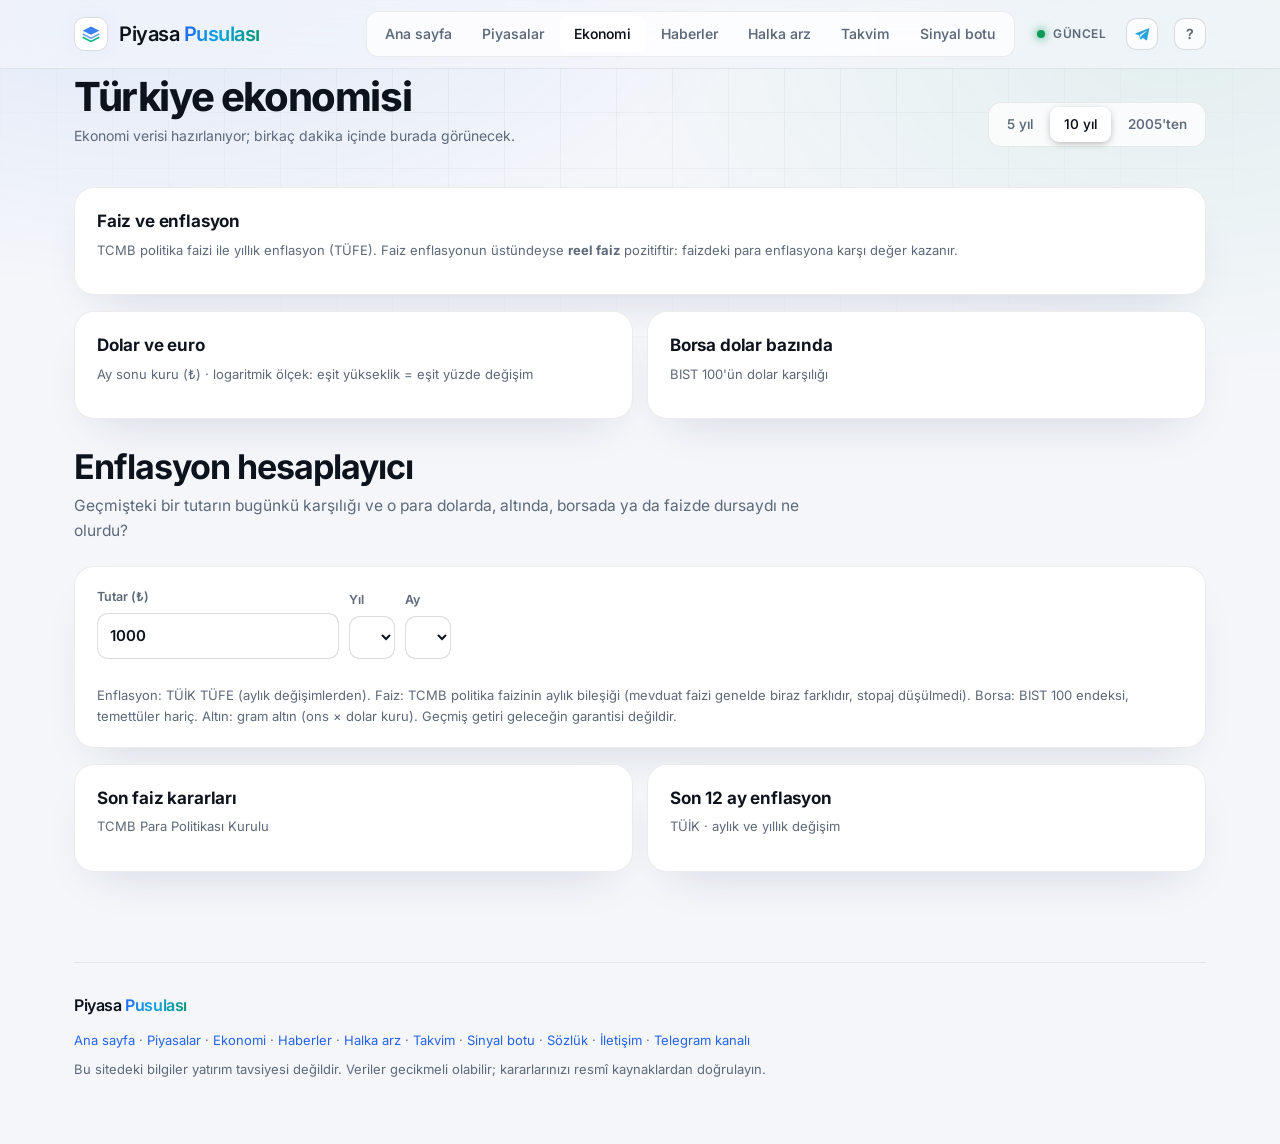
==== ekonomi.html @ 1999af83 "Panel Faz 3: Ekonomi sayfası ve enflasyon hesaplayıcı - Politika faizi, yıllık/aylık enflasyon, reel" ====
<!doctype html>
<html lang="tr">
<head>
<meta charset="utf-8">
<meta name="viewport" content="width=device-width, initial-scale=1">
<title>Türkiye ekonomisi · Piyasa Pusulası</title>
<meta name="description" content="Politika faizi, enflasyon, reel faiz, döviz kurları ve dolar bazında borsa; enflasyon hesaplayıcı.">
<!-- Paylaşım önizlemesi (WhatsApp, Telegram, X...) -->
<meta property="og:type" content="website">
<meta property="og:site_name" content="Piyasa Pusulası">
<meta property="og:title" content="Türkiye ekonomisi · Piyasa Pusulası">
<meta property="og:description" content="Politika faizi, enflasyon, reel faiz, döviz kurları ve dolar bazında borsa; enflasyon hesaplayıcı.">
<meta property="og:url" content="https://emrcnkkl.github.io/quant-bot/ekonomi.html">
<meta property="og:image" content="https://emrcnkkl.github.io/quant-bot/img/og.png">
<meta property="og:image:width" content="1200">
<meta property="og:image:height" content="630">
<meta property="og:locale" content="tr_TR">
<meta name="twitter:card" content="summary_large_image">
<meta name="theme-color" content="#06080b">
<link rel="icon" type="image/png" sizes="512x512" href="img/icon-512.png">
<link rel="apple-touch-icon" href="img/apple-touch-icon.png">
<link rel="preload" href="fonts/inter-latin.woff2" as="font" type="font/woff2" crossorigin>
<link rel="stylesheet" href="assets/app.css">
</head>
<body>
<nav id="top"></nav>

<main class="wrap">
  <div class="ph"><div><h1>Türkiye ekonomisi</h1><div class="sub" id="asof">Yükleniyor…</div></div>
    <div class="seg" id="rng"><button data-y="5">5 yıl</button><button data-y="10" class="on">10 yıl</button><button data-y="0">2005'ten</button></div></div>
  <div class="eco-cards" id="ecocards"></div>

  <div class="card chartcard"><h3 class="t">Faiz ve enflasyon</h3><p class="st">TCMB politika faizi ile yıllık enflasyon (TÜFE). Faiz enflasyonun üstündeyse <b>reel faiz</b> pozitiftir: faizdeki para enflasyona karşı değer kazanır.</p><div id="lg1"></div><div id="ch1"></div></div>
  <div class="two" style="margin-top:0">
    <div class="card chartcard"><h3 class="t">Dolar ve euro</h3><p class="st">Ay sonu kuru (₺) · logaritmik ölçek: eşit yükseklik = eşit yüzde değişim</p><div id="lg2"></div><div id="ch2"></div></div>
    <div class="card chartcard"><h3 class="t">Borsa dolar bazında</h3><p class="st" id="xust">BIST 100'ün dolar karşılığı</p><div id="lg3"></div><div id="ch3"></div></div>
  </div>

  <section id="hesap" style="padding-top:12px">
    <h2>Enflasyon hesaplayıcı</h2>
    <p class="lead">Geçmişteki bir tutarın bugünkü karşılığı ve o para dolarda, altında, borsada ya da faizde dursaydı ne olurdu?</p>
    <div class="card chartcard">
      <div class="calc"><label>Tutar (₺)<input id="camt" type="number" min="1" step="any" value="1000" inputmode="decimal"></label>
        <label>Yıl<select id="cy"></select></label><label>Ay<select id="cm"></select></label><div class="small muted" id="cnote"></div></div>
      <div class="calc-out" id="cout"></div>
      <p class="muted small" style="margin:12px 0 0">Enflasyon: TÜİK TÜFE (aylık değişimlerden). Faiz: TCMB politika faizinin aylık bileşiği (mevduat faizi genelde biraz farklıdır, stopaj düşülmedi). Borsa: BIST 100 endeksi, temettüler hariç. Altın: gram altın (ons × dolar kuru). Geçmiş getiri geleceğin garantisi değildir.</p>
    </div>
  </section>

  <div class="two">
    <div class="card"><h3 class="t">Son faiz kararları</h3><p class="st">TCMB Para Politikası Kurulu</p><table class="mini" id="dec"></table></div>
    <div class="card"><h3 class="t">Son 12 ay enflasyon</h3><p class="st">TÜİK · aylık ve yıllık değişim</p><table class="mini" id="cpi"></table></div>
  </div>

  <footer id="foot"></footer>
</main>

<script src="assets/core.js"></script>
<script>
chrome("ekonomi");
let E = null, years = 10;
const C = {pol: "var(--accent)", cpi: "var(--sat)", real: "var(--al)", usd: "var(--usdc)", eur: "var(--uni)", xu: "var(--bench)"};
function sl(arr) { const n = years ? years * 12 : arr.length; return arr.slice(-n); }
function draw() {
  const m = E.monthly, x = sl(m.m);
  const s1 = [{name: "Politika faizi", color: C.pol, vals: sl(m.policy)}, {name: "Yıllık enflasyon", color: C.cpi, vals: sl(m.cpi)},
              {name: "Reel faiz", color: C.real, vals: sl(m.real), dash: "5 4", w: 1.6}];
  $("#lg1").innerHTML = legend(s1); lineChart($("#ch1"), x, s1, {fmt: v => "%" + fmt(v, v < 10 && v > -10 ? 1 : 0), zero: true});
  const s2 = [{name: "Dolar / TL", color: C.usd, vals: sl(m.usd)}, {name: "Euro / TL", color: C.eur, vals: sl(m.eur)}];
  $("#lg2").innerHTML = legend(s2); lineChart($("#ch2"), x, s2, {log: true, fmt: v => fmt(v, v < 10 ? 2 : 1) + " ₺", h: 240});
  const s3 = [{name: "BIST 100 (dolar)", color: C.xu, vals: sl(m.xu100_usd)}];
  $("#lg3").innerHTML = legend(s3); lineChart($("#ch3"), x, s3, {fmt: v => "$" + fmt(v, 0), h: 240});
  const xs = m.xu100_usd, i0 = xs.findIndex(v => v != null), last = xs.filter(v => v != null).at(-1);
  $("#xust").innerHTML = `BIST 100 endeksinin dolar karşılığı · ${m.m[i0].slice(0, 4)}'te $${fmt(xs[i0], 0)}, bugün $${fmt(last, 0)}: 20 yılda dolar bazında ${pct((last / xs[i0] - 1) * 100, 0)}`;
}
function cards() {
  const s = E.summary, m = E.monthly, n = m.m.length;
  const at = (k, back) => { const v = m[k].filter(v => v != null); return v[v.length - 1 - back]; };
  const usdY = (at("usd", 0) / at("usd", 12) - 1) * 100, xuY = (at("xu100_usd", 0) / at("xu100_usd", 12) - 1) * 100;
  const lastDec = E.decisions[0];
  $("#ecocards").innerHTML = [
    ["Politika faizi", `%${fmt(s.policy, 1)}`, lastDec ? `${trDate(lastDec.date)} kararı: ${lastDec.chg > 0 ? "+" : ""}${fmt(lastDec.chg, 2)} puan` : ""],
    ["Yıllık enflasyon", `%${fmt(s.cpi, 1)}`, `${monthName(s.cpi_month)} · bir yıl önce %${fmt(at("cpi", 12), 1)}`],
    ["Aylık enflasyon", `%${fmt(s.cpi_mom, 2)}`, `${monthName(s.cpi_month)} · yıllığa çevrilirse %${fmt((Math.pow(1 + s.cpi_mom / 100, 12) - 1) * 100, 0)}`],
    ["Reel faiz", `<span class="${s.real > 0 ? "pos" : "neg"}">%${fmt(s.real, 1)}</span>`, s.real > 0 ? "faiz enflasyonun üstünde" : "faiz enflasyonun altında"],
    ["Dolar / TL", fmt(at("usd", 0), 2) + " ₺", `son 12 ayda ${pct(usdY, 1)}`],
    ["Borsa dolar bazında", "$" + fmt(at("xu100_usd", 0), 0), `BIST 100 · son 12 ayda ${pct(xuY, 1)}`]].map(([l, b, s_]) =>
    `<div class="card"><div class="lb">${l}</div><div class="bg">${b}</div><div class="sm">${s_}</div></div>`).join("");
  $("#dec").innerHTML = E.decisions.slice(0, 10).map(d => `<tr><td style="width:auto">${trDate(d.date)}</td><td class="r">%${fmt(d.rate, 2)}</td><td>${d.chg > 0 ? `<span class="neg">+${fmt(d.chg, 2)}</span>` : `<span class="pos">${fmt(d.chg, 2)}</span>`}</td></tr>`).join("");
  const rows = []; for (let i = n - 1; i >= 0 && rows.length < 12; i--) if (m.cpi[i] != null) rows.push(i);
  $("#cpi").innerHTML = `<tr><td class="n" style="width:auto">Ay</td><td class="r n">Aylık</td><td class="n">Yıllık</td></tr>` + rows.map(i => `<tr><td style="width:auto">${monthName(m.m[i])}</td><td class="r">%${fmt(m.mom[i], 2)}</td><td>%${fmt(m.cpi[i], 2)}</td></tr>`).join("");
}
// Hesaplayıcı
function calcInit() {
  const m = E.monthly, first = +m.m[0].slice(0, 4), lastIdx = m.cpi_idx.map((v, i) => v != null ? i : -1).filter(i => i >= 0).at(-1);
  $("#cy").innerHTML = Array.from({length: +m.m[lastIdx].slice(0, 4) - first + 1}, (_, k) => first + k).reverse().map(y => `<option${y === 2015 ? " selected" : ""}>${y}</option>`).join("");
  $("#cm").innerHTML = MONTHS.map((n, k) => `<option value="${k + 1}">${n}</option>`).join("");
  ["camt", "cy", "cm"].forEach(id => $("#" + id).addEventListener("input", calc));
  calc();
}
function calc() {
  const m = E.monthly, amt = Math.max(0, +$("#camt").value || 0);
  const key = `${$("#cy").value}-${String($("#cm").value).padStart(2, "0")}`;
  let i0 = m.m.indexOf(key); if (i0 < 0) i0 = 0;
  const ok = k => m[k].map((v, i) => v != null ? i : -1).filter(i => i >= 0).at(-1);
  const ic = ok("cpi_idx"); if (i0 >= ic) { $("#cout").innerHTML = `<div>Başlangıç ayı en son enflasyon verisinden (${monthName(m.m[ic])}) önce olmalı.</div>`; return; }
  const infl = amt * m.cpi_idx[ic] / m.cpi_idx[i0];
  const grow = (k) => { const i1 = ok(k); return m[k][i0] ? amt * m[k][i1] / m[k][i0] : null; };
  let faiz = amt; for (let i = i0 + 1; i <= ok("policy"); i++) faiz *= Math.pow(1 + (m.policy[i - 1] || 0) / 100, 1 / 12);
  const box = (lbl, v, hl) => `<div class="${hl ? "hl" : ""}"><span>${lbl}</span><b>${v == null ? "–" : fmt(v, 0) + " ₺"}</b>${v != null && !hl ? `<span>enflasyona göre ${pct((v / infl - 1) * 100, 0)}</span>` : hl ? `<span>${monthName(m.m[i0])} → ${monthName(m.m[ic])}: fiyatlar ${fmt(m.cpi_idx[ic] / m.cpi_idx[i0], 1)} katına çıktı</span>` : ""}</div>`;
  $("#cout").innerHTML = box("Bugünkü karşılığı (enflasyon)", infl, true) + box("Dolarda dursaydı", grow("usd")) + box("Euroda dursaydı", grow("eur")) +
    box("Gram altında dursaydı", grow("gold")) + box("Borsada (BIST 100) dursaydı", grow("xu100")) + box("Faizde dursaydı", faiz);
  $("#cnote").textContent = `${fmt(amt, 0)} ₺ · ${monthName(m.m[i0])}`;
}
(async () => {
  E = await loadJSON("economy.json");
  if (!E) { $("#asof").textContent = "Ekonomi verisi hazırlanıyor; birkaç dakika içinde burada görünecek."; return; }
  $("#asof").textContent = `Kaynak: TCMB (faiz), TÜİK (enflasyon), piyasa verileri · ${E.source} · son faiz kararı ${trDate(E.summary.policy_date)}`;
  cards(); draw(); calcInit(); reveal(".eco-cards > *, .chartcard, #hesap > *, .two > *, footer > *");
})();
$("#rng").addEventListener("click", e => { const b = e.target.closest("button"); if (!b) return; years = +b.dataset.y;
  document.querySelectorAll("#rng button").forEach(x => x.classList.toggle("on", x === b)); draw(); });
let rz; addEventListener("resize", () => { clearTimeout(rz); rz = setTimeout(() => E && draw(), 150); });
</script>
</body>
</html>
---- assets/app.css ----
/* Ortak tasarım: tüm sayfalar */
/* ---- Yazı tipi: Inter (OFL lisanslı, depoda barındırılıyor) ---- */
@font-face{font-family:"InterV";src:url(../fonts/inter-latin.woff2) format("woff2");font-weight:100 900;font-display:swap;
  unicode-range:U+0000-00FF,U+0131,U+0152-0153,U+02BB-02BC,U+02C6,U+02DA,U+02DC,U+0304,U+0308,U+0329,U+2000-206F,U+2074,U+20AC,U+2122,U+2191,U+2193,U+2212,U+2215,U+FEFF,U+FFFD}
@font-face{font-family:"InterV";src:url(../fonts/inter-latin-ext.woff2) format("woff2");font-weight:100 900;font-display:swap;
  unicode-range:U+0100-02AF,U+0304,U+0308,U+0329,U+1E00-1E9F,U+1EF2-1EFF,U+2020,U+20A0-20AB,U+20AD-20C0,U+2113,U+2C60-2C7F,U+A720-A7FF}

/* ---- Renk değişkenleri: koyu tema varsayılan, açık tema sistem tercihine göre ---- */
:root{
  --bg:#06080b;--bg2:#0b0f14;--surface:rgba(255,255,255,.028);--surface2:rgba(255,255,255,.045);
  --card:#0e1217;--card2:#131820;--ink:#f1f4f8;--ink2:#c9d1db;--muted:#7f8b9a;
  --line:rgba(255,255,255,.07);--line2:rgba(255,255,255,.12);--hi:rgba(255,255,255,.06);
  --accent:#4f8cff;--accent2:#19c79a;--grad:linear-gradient(110deg,#4f8cff 0%,#38b2ff 45%,#19c79a 100%);
  --al:#2fd47f;--al-bg:rgba(47,212,127,.11);--sat:#ff5c6c;--sat-bg:rgba(255,92,108,.11);--tut:#f7b84b;--tut-bg:rgba(247,184,75,.11);
  --strat:#2fd47f;--bench:#4f8cff;--cash:#94a8c6;--uni:#b79cff;--gold:#f5b83d;--usdc:#f472b6;--e20:#6aa7ff;--e50:#ff9a52;--e200:#c18cff;
  --warn-bg:rgba(247,184,75,.06);--warn-line:rgba(247,184,75,.32);
  --shadow:0 1px 0 var(--hi) inset,0 24px 60px -24px rgba(0,0,0,.75);
  --glow1:rgba(79,140,255,.16);--glow2:rgba(25,199,154,.11);--grid:rgba(255,255,255,.025);
  color-scheme:dark;
}
@media (prefers-color-scheme:light){:root{
  --bg:#f4f6fa;--bg2:#eceff5;--surface:rgba(255,255,255,.75);--surface2:#fff;
  --card:#fff;--card2:#f7f9fc;--ink:#0d131c;--ink2:#2c3644;--muted:#5d6979;
  --line:rgba(13,19,28,.08);--line2:rgba(13,19,28,.14);--hi:rgba(255,255,255,.9);
  --accent:#2563eb;--accent2:#059669;--grad:linear-gradient(110deg,#2563eb 0%,#0ea5e9 45%,#059669 100%);
  --al:#0d9a58;--al-bg:#e4f6ed;--sat:#d8334a;--sat-bg:#fdebee;--tut:#b2730f;--tut-bg:#fcf2dd;
  --strat:#0d9a58;--bench:#2563eb;--cash:#64748b;--uni:#7c3aed;--gold:#b7791f;--usdc:#db2777;--e20:#2563eb;--e50:#ea580c;--e200:#9333ea;
  --warn-bg:#fffaf0;--warn-line:#f2cf8a;
  --shadow:0 1px 0 var(--hi) inset,0 20px 50px -24px rgba(20,35,70,.18);
  --glow1:rgba(37,99,235,.10);--glow2:rgba(5,150,105,.07);--grid:rgba(13,19,28,.035);
  color-scheme:light;
}}
*{box-sizing:border-box}
html{scroll-behavior:smooth;scroll-padding-top:84px}
body{margin:0;background:var(--bg);color:var(--ink);font:15px/1.6 "InterV",-apple-system,BlinkMacSystemFont,"Segoe UI",Roboto,sans-serif;
  font-feature-settings:"cv11","ss01","ss03";-webkit-font-smoothing:antialiased;-moz-osx-font-smoothing:grayscale;overflow-x:hidden}
/* arka plan: iki yumuşak ışık + ince ızgara */
body::before{content:"";position:fixed;inset:0;z-index:-2;pointer-events:none;
  background:radial-gradient(900px 520px at 12% -8%,var(--glow1),transparent 70%),radial-gradient(800px 500px at 92% 4%,var(--glow2),transparent 70%)}
body::after{content:"";position:fixed;inset:0;z-index:-1;pointer-events:none;
  background-image:linear-gradient(var(--grid) 1px,transparent 1px),linear-gradient(90deg,var(--grid) 1px,transparent 1px);background-size:56px 56px;
  -webkit-mask-image:radial-gradient(ellipse 80% 60% at 50% 0%,#000 30%,transparent 75%);mask-image:radial-gradient(ellipse 80% 60% at 50% 0%,#000 30%,transparent 75%)}
::selection{background:color-mix(in srgb,var(--accent) 35%,transparent)}
a{color:var(--accent);text-decoration:none}
.wrap{max-width:1180px;margin:0 auto;padding:0 24px}
.muted{color:var(--muted)}.small{font-size:13px}
.pos{color:var(--al)}.neg{color:var(--sat)}
.num{font-variant-numeric:tabular-nums}
.gtext{background:var(--grad);-webkit-background-clip:text;background-clip:text;color:transparent}

/* ---- Üst menü ---- */
nav{position:sticky;top:0;z-index:20;background:color-mix(in srgb,var(--bg) 70%,transparent);backdrop-filter:saturate(160%) blur(16px);-webkit-backdrop-filter:saturate(160%) blur(16px);border-bottom:1px solid var(--line)}
nav .wrap{display:flex;align-items:center;gap:8px;height:68px}
.brand{display:flex;align-items:center;gap:11px;font-weight:700;font-size:20px;letter-spacing:-.025em;color:var(--ink);margin-right:auto}
.brand .mark{display:grid;place-items:center;width:34px;height:34px;border-radius:10px;background:var(--surface2);border:1px solid var(--line2);box-shadow:0 0 24px -6px var(--glow1)}
.brand span{font-weight:600}
nav .links{display:flex;gap:2px;padding:4px;border:1px solid var(--line);border-radius:12px;background:var(--surface)}
nav .links a{color:var(--muted);padding:7px 14px;border-radius:8px;font-size:14px;font-weight:550;transition:color .15s,background .15s}
nav .links a:hover{color:var(--ink)}
nav .links a.on{color:var(--ink);background:var(--surface2);box-shadow:0 1px 0 var(--hi) inset}
.live{display:inline-flex;align-items:center;gap:8px;font-size:12px;font-weight:600;color:var(--muted);letter-spacing:.04em;margin-left:14px;white-space:nowrap}
.dot{position:relative;width:8px;height:8px;border-radius:50%;background:var(--al);box-shadow:0 0 10px var(--al)}
.dot::after{content:"";position:absolute;inset:-4px;border-radius:50%;border:1.5px solid var(--al);opacity:0;animation:ping 2.4s ease-out infinite}
@keyframes ping{0%{transform:scale(.5);opacity:.8}100%{transform:scale(1.6);opacity:0}}
nav .help{display:grid;place-items:center;width:32px;height:32px;border:1px solid var(--line2);border-radius:10px;color:var(--muted);font-weight:650;font-size:14px;margin-left:10px;background:var(--surface)}
nav .help:hover{color:var(--ink)}
@media(max-width:1060px){nav .links{display:none}}
@media(max-width:480px){.live span.t{display:none}}
.mnav{display:none;gap:6px;overflow-x:auto;padding:0 24px 12px;scrollbar-width:none}
.mnav::-webkit-scrollbar{display:none}
.mnav a{flex:none;color:var(--muted);border:1px solid var(--line);border-radius:999px;padding:6px 13px;font-size:13px;font-weight:550;background:var(--surface)}
.mnav a.on{color:var(--ink);border-color:var(--line2);background:var(--surface2)}
@media(max-width:1060px){.mnav{display:flex}}

/* ---- Uyarı bandı ---- */
.warn{display:flex;gap:12px;align-items:flex-start;background:var(--warn-bg);border:1px solid var(--warn-line);border-radius:14px;padding:13px 18px;margin:30px 0 34px;color:var(--ink2);font-size:13.5px}
.warn svg{flex:none;margin-top:2px;color:var(--tut)}
.warn b{font-weight:650;color:var(--tut)}
.demo{background:var(--sat-bg);border-color:var(--sat)}.demo b{color:var(--sat)}

/* ---- Kart yüzeyi ---- */
.card,.tile,.stat,.step,.tbl,.faq details,details.more>summary{background:linear-gradient(180deg,var(--surface2),var(--surface)),var(--card);border:1px solid var(--line);box-shadow:var(--shadow)}
.card{border-radius:20px;padding:24px 26px}

/* ---- Hero ---- */
.hero{position:relative;max-width:860px;margin:0 auto;text-align:center;padding:44px 32px 34px;border-radius:26px;overflow:hidden;isolation:isolate}
.hero::before{content:"";position:absolute;inset:0;border-radius:inherit;padding:1px;background:linear-gradient(140deg,color-mix(in srgb,var(--accent) 70%,transparent),transparent 35%,transparent 65%,color-mix(in srgb,var(--accent2) 70%,transparent));
  -webkit-mask:linear-gradient(#000 0 0) content-box,linear-gradient(#000 0 0);-webkit-mask-composite:xor;mask-composite:exclude;pointer-events:none}
.hero::after{content:"";position:absolute;z-index:-1;left:50%;top:-40%;width:620px;height:420px;transform:translateX(-50%);background:radial-gradient(closest-side,var(--glow1),transparent);filter:blur(10px);pointer-events:none}
.hero .top{display:flex;justify-content:center;gap:10px;flex-wrap:wrap;align-items:center}
.eyebrow{font-size:12px;letter-spacing:.18em;text-transform:uppercase;color:var(--muted);font-weight:600}
.tag{display:inline-flex;align-items:center;gap:7px;font-size:11.5px;font-weight:600;letter-spacing:.05em;color:var(--ink2);padding:4px 10px;border:1px solid var(--line2);border-radius:999px;background:var(--surface)}
.big{font-size:clamp(46px,8.5vw,82px);font-weight:750;letter-spacing:-.045em;line-height:1.02;margin:18px 0 10px;font-variant-numeric:tabular-nums;
  background:linear-gradient(180deg,var(--ink) 30%,color-mix(in srgb,var(--ink) 55%,var(--bg)));-webkit-background-clip:text;background-clip:text;color:transparent}
.delta{font-size:19px;font-weight:650;display:inline-flex;align-items:center;gap:8px;padding:5px 14px;border-radius:999px;background:var(--al-bg)}
.sub{color:var(--muted);font-size:14px;margin-top:16px}
.chips{display:flex;flex-wrap:wrap;justify-content:center;gap:10px;margin-top:22px}
.chip{display:inline-flex;align-items:center;gap:8px;border:1px solid var(--line);background:var(--surface);border-radius:12px;padding:9px 14px;font-size:13.5px;color:var(--muted)}
.chip b{color:var(--ink);font-variant-numeric:tabular-nums;font-weight:650}
.chip i{width:8px;height:8px;border-radius:50%;display:inline-block;box-shadow:0 0 8px currentColor}

.today{display:grid;grid-template-columns:repeat(3,1fr) 1.45fr;gap:14px;margin-top:22px}
.tile{position:relative;display:flex;flex-direction:column;border-radius:18px;padding:18px 20px;cursor:pointer;overflow:hidden;transition:transform .2s,border-color .2s}
.tile::before{content:"";position:absolute;inset:0 0 auto;height:2px;background:var(--c,transparent);opacity:.9}
.tile::after{content:"";position:absolute;right:-30px;top:-30px;width:120px;height:120px;border-radius:50%;background:radial-gradient(closest-side,color-mix(in srgb,var(--c,transparent) 22%,transparent),transparent);pointer-events:none}
.tile:hover{transform:translateY(-2px);border-color:var(--line2)}
.tile .k{font-size:11.5px;letter-spacing:.12em;text-transform:uppercase;color:var(--muted);font-weight:650}
.tile .v{font-size:40px;font-weight:750;letter-spacing:-.03em;font-variant-numeric:tabular-nums;line-height:1.15;margin-top:4px}
.tile .d{font-size:13px;color:var(--muted)}
.tile .go{margin-top:auto;padding-top:14px;font-size:13px;font-weight:550;color:var(--ink2)}
.tile:hover .go{color:var(--accent)}
.macro{cursor:default}.macro:hover{transform:none}
.macro .row1{display:flex;align-items:baseline;gap:10px;flex-wrap:wrap}
.macro .v{font-size:34px}
.macro p{margin:8px 0 0;font-size:13px;color:var(--muted)}
.pill{display:inline-block;font-size:10.5px;font-weight:700;padding:3px 9px;border-radius:999px;letter-spacing:.06em}
@media(max-width:900px){.today{grid-template-columns:repeat(3,1fr)}.macro{grid-column:1/-1}}
@media(max-width:480px){.tile{padding:14px 14px}.tile .v{font-size:30px}.today{gap:10px}}
.note{text-align:center;margin:14px 0 0}

/* ---- Bölümler ---- */
section{padding-top:36px}
#sss{padding-top:72px}
[id]{scroll-margin-top:84px}
main section[hidden],.warn[hidden]{display:none}
nav .help.tg{color:#2aa3df;margin-left:12px}
nav .help.tg + .help{margin-left:8px}
/* Telegram kartı */
.tgcard{margin-top:22px;display:flex;align-items:center;gap:18px;flex-wrap:wrap}
.tgcard .ic{flex:none;display:grid;place-items:center;width:46px;height:46px;border-radius:14px;background:linear-gradient(135deg,#2aa3df,#1c7fc0);color:#fff;box-shadow:0 8px 24px -10px #2aa3df}
.tgcard .tx{flex:1;min-width:220px}
.tgcard h4{margin:0 0 3px;font-size:16px;font-weight:650}
.tgcard p{margin:0;color:var(--muted);font-size:14px}
.btn-tg{display:inline-flex;align-items:center;gap:8px;border-radius:12px;padding:11px 20px;background:linear-gradient(135deg,#2aa3df,#1c7fc0);color:#fff!important;font-weight:650;font-size:14.5px;box-shadow:0 8px 22px -10px #2aa3df;transition:transform .15s}
.btn-tg:hover{transform:translateY(-1px)}
/* Takvim */
.cal-top{display:grid;grid-template-columns:repeat(3,1fr);gap:14px;margin-bottom:22px}
@media(max-width:820px){.cal-top{grid-template-columns:1fr}}
.cal-top .card{padding:18px 20px;border-radius:18px}
.cal-top .lb{font-size:12px;font-weight:650;letter-spacing:.08em;text-transform:uppercase;color:var(--muted)}
.cal-top .bg{font-size:24px;font-weight:720;letter-spacing:-.02em;margin:6px 0 2px}
.cal-top .sm{font-size:13px;color:var(--muted)}
.cal-cols{display:grid;grid-template-columns:1fr 1fr;gap:22px;align-items:start}
@media(max-width:900px){.cal-cols{grid-template-columns:1fr}}
.cal-day{margin-bottom:14px}
.cal-day h5{margin:0 0 8px;font-size:13px;font-weight:650;color:var(--ink2);display:flex;gap:8px;align-items:baseline}
.cal-day h5 span{color:var(--muted);font-weight:500;font-size:12px}
.cal-it{display:flex;gap:12px;align-items:flex-start;padding:12px 14px;border:1px solid var(--line);border-radius:14px;background:var(--surface);margin-bottom:8px}
.cal-it .k{flex:none;font-size:11px;font-weight:700;letter-spacing:.05em;text-transform:uppercase;padding:3px 8px;border-radius:7px;white-space:nowrap}
.cal-it .b{flex:1;min-width:0}
.cal-it .t{font-weight:620;font-size:14px}
.cal-it .d{font-size:13px;color:var(--muted);overflow-wrap:anywhere}
.cal-it .tks{display:flex;flex-wrap:wrap;gap:6px;margin-top:6px}
.cal-it .tks a,.cal-it .tks span{font-size:12px;font-weight:650;padding:2px 8px;border-radius:7px;border:1px solid var(--line2);color:var(--ink2);background:var(--surface2)}
.cal-it .who{gap:8px}.cal-it .who .av{width:26px;height:26px;font-size:10px}
.k-ppk{background:color-mix(in srgb,var(--accent) 16%,transparent);color:var(--accent)}
.k-tufe{background:var(--tut-bg);color:var(--tut)}
.k-bilanco{background:var(--al-bg);color:var(--al)}
.k-sonbilanco{background:color-mix(in srgb,var(--uni) 16%,transparent);color:var(--uni)}
.k-kap{background:var(--surface2);color:var(--ink2);border:1px solid var(--line2)}
.cal-more{width:100%;border:1px dashed var(--line2);background:transparent;color:var(--muted);padding:9px;border-radius:12px;font:inherit;font-size:13px;cursor:pointer}
.nextev{margin-top:14px;display:flex;flex-wrap:wrap;gap:8px;align-items:center;font-size:13.5px;color:var(--muted)}
.nextev a.chip{color:var(--ink2)}
/* Sözlük */
.gl-bar{display:flex;gap:10px;flex-wrap:wrap;align-items:center;margin-bottom:18px}
.gl{display:grid;grid-template-columns:repeat(2,1fr);gap:14px}
@media(max-width:820px){.gl{grid-template-columns:1fr}}
.gl .term{border-radius:18px;padding:20px 22px;display:flex;flex-direction:column;gap:8px}
.gl .term h4{margin:0;font-size:17px;font-weight:680;letter-spacing:-.01em;display:flex;align-items:baseline;gap:10px;flex-wrap:wrap}
.gl .term h4 small{font-size:12px;font-weight:600;color:var(--muted);letter-spacing:.04em;text-transform:uppercase}
.gl .term .k{margin:0;font-weight:600;color:var(--ink2);font-size:14.5px}
.gl .term p{margin:0;color:var(--muted);font-size:14px}
.gl .term .use{font-size:13px;color:var(--ink2);border-left:2px solid var(--accent);padding-left:10px;margin-top:2px}
.gl .term svg{width:100%;height:auto;display:block;margin-top:4px}
.gl .term svg text{font:600 10px Inter,system-ui,sans-serif;fill:var(--muted)}
.gl-empty{color:var(--muted);padding:20px 0}
/* İletişim */
.contact{border-radius:18px;padding:24px;display:grid;gap:16px;max-width:680px}
.contact label{display:grid;gap:7px;font-size:13.5px;font-weight:600;color:var(--ink2)}
.contact .row2{display:grid;grid-template-columns:1fr 1fr;gap:16px}
@media(max-width:560px){.contact .row2{grid-template-columns:1fr}.contact{padding:18px}}
.contact input,.contact select,.contact textarea{width:100%;box-sizing:border-box;padding:11px 14px;border-radius:12px;border:1px solid var(--line2);background:var(--surface);color:var(--ink);font:inherit;font-size:14.5px;font-weight:400;outline:none;transition:border-color .15s,box-shadow .15s}
.contact textarea{resize:vertical;min-height:140px;line-height:1.5}
.contact select option{background:var(--card);color:var(--ink)}
.contact input:focus,.contact select:focus,.contact textarea:focus{border-color:color-mix(in srgb,var(--accent) 60%,transparent);box-shadow:0 0 0 3px color-mix(in srgb,var(--accent) 18%,transparent)}
.contact .hp{position:absolute;left:-9999px;width:1px;height:1px;opacity:0}
.contact .actions{display:flex;align-items:center;gap:14px;flex-wrap:wrap}
.contact button{border:0;border-radius:12px;padding:11px 26px;background:var(--grad);color:#fff;font:inherit;font-weight:650;font-size:14.5px;cursor:pointer;box-shadow:0 8px 22px -10px var(--accent);transition:transform .15s,opacity .15s}
.contact button:hover{transform:translateY(-1px)}
.contact button:disabled{opacity:.6;cursor:default;transform:none}
#cstat.ok{color:var(--al)}#cstat.err{color:var(--sat)}
.kicker{display:inline-flex;align-items:center;gap:10px;font-size:12px;font-weight:650;letter-spacing:.16em;text-transform:uppercase;margin-bottom:10px}
.kicker::before{content:"";width:22px;height:1px;background:var(--grad)}
h2{font-size:clamp(26px,3.4vw,34px);font-weight:700;letter-spacing:-.03em;margin:0 0 8px;line-height:1.15}
.lead{color:var(--muted);margin:0 0 22px;max-width:740px;font-size:15.5px}
.lead b{color:var(--ink2);font-weight:600}
.legend-sig{display:flex;flex-wrap:wrap;gap:10px 24px;margin:0 0 18px;font-size:13.5px;color:var(--muted)}

.toolbar{display:flex;flex-wrap:wrap;gap:10px;align-items:center;margin-bottom:14px}
.tabs,.seg{display:inline-flex;flex-wrap:wrap;gap:3px;padding:4px;border:1px solid var(--line);border-radius:13px;background:var(--surface)}
.tabs button,.seg button{border:0;background:transparent;color:var(--muted);padding:7px 14px;border-radius:9px;cursor:pointer;font:inherit;font-size:13.5px;font-weight:550;transition:color .15s,background .15s}
.tabs button:hover,.seg button:hover{color:var(--ink)}
.tabs button.on,.seg button.on{color:var(--ink);background:var(--surface2);box-shadow:0 1px 0 var(--hi) inset,0 2px 8px -2px rgba(0,0,0,.4)}
input[type=search]{flex:1;min-width:150px;max-width:280px;margin-left:auto;padding:10px 16px 10px 38px;border-radius:12px;border:1px solid var(--line);background:var(--surface) no-repeat 13px 50%/16px url("data:image/svg+xml,%3Csvg xmlns='http://www.w3.org/2000/svg' viewBox='0 0 24 24' fill='none' stroke='%237f8b9a' stroke-width='2'%3E%3Ccircle cx='11' cy='11' r='7'/%3E%3Cpath d='m20 20-3.5-3.5'/%3E%3C/svg%3E");color:var(--ink);font:inherit;font-size:14px;outline:none;transition:border-color .15s}
input[type=search]:focus{border-color:color-mix(in srgb,var(--accent) 60%,transparent);box-shadow:0 0 0 3px color-mix(in srgb,var(--accent) 18%,transparent)}

.tbl{border-radius:20px;overflow-x:auto}
table{width:100%;border-collapse:collapse;font-variant-numeric:tabular-nums}
th,td{padding:13px 16px;text-align:right;white-space:nowrap;border-bottom:1px solid var(--line)}
th{font-size:11px;color:var(--muted);font-weight:650;text-transform:uppercase;letter-spacing:.09em}
#sig th{cursor:pointer;user-select:none}
#sig th:hover{color:var(--ink)}
th[title]{text-decoration:underline dotted color-mix(in srgb,var(--muted) 50%,transparent);text-underline-offset:4px}
th:first-child,td:first-child{text-align:left}
tbody tr.row{cursor:pointer;transition:background .15s}
tbody tr.row:hover{background:var(--surface2)}
tr.row.open{background:color-mix(in srgb,var(--accent) 8%,transparent)}
tbody tr:last-child td,tfoot td{border-bottom:0}
.who{display:flex;align-items:center;gap:12px}
.av{flex:none;display:grid;place-items:center;width:34px;height:34px;border-radius:10px;font-size:11.5px;font-weight:750;letter-spacing:.02em;color:#fff;
  background:linear-gradient(145deg,hsl(var(--h) 70% 52%),hsl(calc(var(--h) + 40) 70% 38%));box-shadow:0 1px 0 rgba(255,255,255,.25) inset,0 4px 12px -4px hsl(var(--h) 70% 40% / .6)}
.tk{font-weight:650;letter-spacing:-.005em}
.nm{display:block;font-size:12px;color:var(--muted);font-weight:450}
.badge{display:inline-flex;align-items:center;justify-content:center;gap:5px;min-width:52px;padding:4px 10px;border-radius:999px;font-weight:700;font-size:12px;letter-spacing:.04em;border:1px solid transparent}
.badge::before{content:"";width:6px;height:6px;border-radius:50%;background:currentColor}
.AL{background:var(--al-bg);color:var(--al);border-color:color-mix(in srgb,var(--al) 25%,transparent)}
.SAT{background:var(--sat-bg);color:var(--sat);border-color:color-mix(in srgb,var(--sat) 25%,transparent)}
.TUT{background:var(--tut-bg);color:var(--tut);border-color:color-mix(in srgb,var(--tut) 25%,transparent)}
.bar{position:relative;width:96px;height:6px;background:var(--line);border-radius:4px;display:inline-block;vertical-align:middle;margin-left:10px}
.bar i{position:absolute;top:0;bottom:0;border-radius:4px;box-shadow:0 0 10px -1px currentColor}
.bar::after{content:"";position:absolute;left:50%;top:-3px;bottom:-3px;width:1px;background:var(--line2)}
.state{font-size:11.5px;color:var(--muted);margin-top:3px}
.chev{display:inline-block;color:var(--muted);transition:transform .2s;font-size:10px;width:10px}
tr.open .chev{transform:rotate(90deg);color:var(--accent)}
@media(max-width:720px){
  #sig th:nth-child(n+6),#sig td:nth-child(n+6){display:none}
  #sig tr.detail td{display:table-cell}
  th,td{padding:12px 10px}.bar{width:50px}.av{width:30px;height:30px;font-size:10.5px}.who{gap:9px}.chev{display:none}
}
@media(max-width:420px){#sig th:nth-child(3),#sig tr.row td:nth-child(3){display:none}}
@media(max-width:520px){
  #sig .av{display:none}
  #sig .nm{max-width:104px;overflow:hidden;text-overflow:ellipsis}
  #sig th,#sig td{padding:11px 7px}
  #sig .state{white-space:normal;line-height:1.3}
  #sig td .bar{display:none}
  .toolbar .tabs{flex-wrap:nowrap;overflow-x:auto;max-width:100%;scrollbar-width:none}
  .toolbar .tabs::-webkit-scrollbar{display:none}
  .tabs button{flex:none}
  input[type=search]{max-width:none;margin-left:0;flex-basis:100%}
  #hrange{margin-left:0!important}
}

.detail>td{background:color-mix(in srgb,var(--bg) 55%,transparent);text-align:left;white-space:normal;padding:20px 16px}
.dw{position:sticky;left:16px;max-width:100%}
.detail h4{margin:6px 0 8px;font-size:13px;font-weight:650;letter-spacing:.06em;text-transform:uppercase;color:var(--ink2)}
.detail ul{margin:0 0 14px;padding-left:18px;color:var(--ink2)}
.detail li{margin:2px 0}
.comp{display:grid;grid-template-columns:repeat(auto-fill,minmax(160px,1fr));gap:8px;margin-top:8px;font-size:13px}
.comp span{padding:8px 10px;border:1px solid var(--line);border-radius:10px;background:var(--surface)}
.comp span b{float:right;font-variant-numeric:tabular-nums}
.posbox{border:1px solid color-mix(in srgb,var(--al) 30%,transparent);background:var(--al-bg);border-radius:12px;padding:11px 14px;font-size:13.5px;margin:6px 0 16px;color:var(--ink2)}

/* ---- Grafikler ---- */
svg text{fill:var(--muted);font-size:11px;font-family:inherit}
.legend{display:flex;flex-wrap:wrap;gap:8px 18px;font-size:13.5px;color:var(--ink2)}
.legend span{display:inline-flex;align-items:center;gap:7px}
.legend i{width:10px;height:10px;border-radius:50%;display:inline-block;box-shadow:0 0 10px -1px currentColor}
.legend i.ln{width:16px;height:3px;border-radius:2px;box-shadow:none}
.chart-head{display:flex;flex-wrap:wrap;justify-content:space-between;align-items:center;gap:12px;margin-bottom:16px}
.chart-head h3{margin:0;font-size:19px;font-weight:650;letter-spacing:-.015em}
.chartbox{position:relative}
.tip{position:absolute;pointer-events:none;background:color-mix(in srgb,var(--card2) 88%,transparent);backdrop-filter:blur(10px);-webkit-backdrop-filter:blur(10px);border:1px solid var(--line2);border-radius:12px;padding:9px 12px;font-size:12px;line-height:1.55;box-shadow:0 12px 30px -8px rgba(0,0,0,.5);display:none;white-space:nowrap;z-index:3;color:var(--ink)}
.tip i{display:inline-block;width:8px;height:8px;border-radius:50%;margin-right:6px}
.sc{position:relative;margin:2px 0 18px}
.sc .rng{display:flex;gap:8px;align-items:center;flex-wrap:wrap;margin-bottom:10px}
.sc .rng .seg button{padding:4px 11px;font-size:12px}
.sc .legend{font-size:12px;margin-left:auto;gap:6px 12px}

.stats{display:grid;grid-template-columns:repeat(3,1fr);gap:14px;margin-top:14px}
@media(max-width:900px){.stats{grid-template-columns:1fr 1fr}}
.stat{position:relative;border-radius:18px;padding:18px 20px;overflow:hidden}
.stat::before{content:"";position:absolute;inset:0 0 auto;height:2px;background:var(--c)}
.stat .k{display:flex;align-items:center;gap:8px;font-weight:600;color:var(--ink2);font-size:14px}
.stat .k i{width:9px;height:9px;border-radius:50%;box-shadow:0 0 10px currentColor}
.stat .v{font-size:32px;font-weight:750;letter-spacing:-.03em;margin:8px 0 2px;font-variant-numeric:tabular-nums}
.stat dl{display:grid;grid-template-columns:1fr auto;gap:5px 10px;margin:10px 0 0;padding-top:12px;border-top:1px solid var(--line);font-size:13px;color:var(--muted)}
.stat dd{margin:0;text-align:right;font-variant-numeric:tabular-nums;color:var(--ink);font-weight:550}
@media(max-width:760px){.stats{grid-template-columns:1fr}}
.yr td.best{font-weight:700}
.yr td.best::before{content:"● ";font-size:9px;vertical-align:middle;color:var(--accent)}
h3.sm{font-size:19px;font-weight:650;letter-spacing:-.015em;margin:36px 0 12px}
details.more{margin-top:24px}
details.more>summary{cursor:pointer;font-weight:600;padding:15px 20px;border-radius:14px;list-style:none;display:flex;align-items:center;gap:10px}
details.more>summary::-webkit-details-marker{display:none}
details.more>summary::before{content:"";width:8px;height:8px;border-right:2px solid var(--muted);border-bottom:2px solid var(--muted);transform:rotate(-45deg);transition:transform .2s;margin-right:4px}
details.more[open]>summary::before{transform:rotate(45deg)}
details.more>div{padding-top:14px}

/* ---- Canlı portföy ---- */
.live-card{margin-top:22px;display:grid;grid-template-columns:minmax(220px,1fr) 2fr;gap:22px;align-items:start}
.live-card .lv{font-size:34px;font-weight:750;letter-spacing:-.03em;font-variant-numeric:tabular-nums;line-height:1.1;margin:6px 0 4px}
.live-card .hold{display:flex;flex-wrap:wrap;gap:8px;margin-top:8px}
.live-card .hold .who{padding:6px 10px 6px 6px;border:1px solid var(--line);border-radius:12px;background:var(--surface);gap:8px}
.live-card .hold .av{width:28px;height:28px;font-size:10px}
.live-card .ev{margin:10px 0 0;padding:0;list-style:none;font-size:13px;color:var(--muted)}
.live-card .ev li{padding:3px 0}
.live-card svg{display:block;margin-top:10px}
@media(max-width:760px){.live-card{grid-template-columns:1fr}}
.filt{display:flex;gap:10px;align-items:flex-start;border:1px solid color-mix(in srgb,var(--tut) 35%,transparent);background:var(--tut-bg);color:var(--ink2);border-radius:12px;padding:11px 14px;font-size:13.5px;margin:0 0 16px}
.filt b{color:var(--tut)}
.units{margin-left:auto}
.legend.tog span{cursor:pointer;user-select:none;transition:opacity .15s}
.legend.tog span.off{opacity:.35}
.acc td:first-child{white-space:normal}
.acc .ex{font-size:11px;color:var(--muted);display:block}
@media(max-width:520px){.acc th:nth-child(2),.acc th:nth-child(3),.acc td:nth-child(2),.acc td:nth-child(3){display:none}.acc th,.acc td{padding:10px 8px}}

/* ---- Ucuzluk endeksi ---- */
.cheap{display:grid;grid-template-columns:1fr 1fr;gap:14px;margin:0 0 18px}
.cheap .card{padding:16px 18px}
.cheap h4{margin:0 0 10px;font-size:13px;letter-spacing:.08em;text-transform:uppercase;color:var(--muted)}
.cheap .list{display:flex;flex-wrap:wrap;gap:8px}
.cheap .who{padding:6px 10px 6px 6px;border:1px solid var(--line);border-radius:12px;background:var(--surface);gap:8px;cursor:pointer}
.cheap .who .av{width:28px;height:28px;font-size:10px}
@media(max-width:700px){.cheap{grid-template-columns:1fr}}
.vbar{position:relative;width:80px;height:6px;background:var(--line);border-radius:4px;display:inline-block;vertical-align:middle;margin-left:8px}
.vbar i{position:absolute;left:0;top:0;bottom:0;border-radius:4px}
#val td.loss{color:var(--muted);font-size:13px}
#val th{cursor:pointer}
#val th:nth-child(2){text-align:left}
@media(max-width:620px){#val th:nth-child(8),#val td:nth-child(8),#val th:nth-child(2),#val td:nth-child(2),#val th:nth-child(5),#val td:nth-child(5),#val th:nth-child(6),#val td:nth-child(6){display:none}#val .vbar{width:40px}#val th,#val td{padding:11px 8px}#val .av{display:none}}

/* ---- Sinyal geçmişi ---- */
.hist .day{padding:10px 18px;font-size:12px;font-weight:650;letter-spacing:.06em;text-transform:uppercase;color:var(--muted);background:var(--surface);border-bottom:1px solid var(--line);display:flex;justify-content:space-between}
.hist .ch{display:grid;grid-template-columns:minmax(150px,1.4fr) auto minmax(60px,.6fr) minmax(80px,.7fr) minmax(100px,.8fr);align-items:center;gap:12px;padding:12px 18px;border-bottom:1px solid var(--line);cursor:pointer;font-variant-numeric:tabular-nums;transition:background .15s}
.hist .ch:hover{background:var(--surface2)}
.hist .ch.head{cursor:default;font-size:11px;font-weight:650;color:var(--muted);text-transform:uppercase;letter-spacing:.09em}
.hist .ch.head:hover{background:none}
.hist .ch>:nth-child(n+3){text-align:right}
.hist .arrow{display:inline-flex;align-items:center;gap:7px;color:var(--muted)}
.hist .arrow .badge{min-width:46px;font-size:11px;padding:3px 8px}
.hist .empty{padding:20px 18px;color:var(--muted)}
.hist>div:last-child .ch:last-child{border-bottom:0}
@media(max-width:620px){.hist .ch{grid-template-columns:1fr auto;gap:6px 10px;padding:12px 14px}.hist .ch>:nth-child(3),.hist .ch>:nth-child(4){display:none}.hist .ch>:nth-child(5){grid-column:2}}

/* ---- Nasıl çalışır / SSS ---- */
.steps{display:grid;grid-template-columns:repeat(4,1fr);gap:14px}
.step{position:relative;border-radius:18px;padding:22px 20px}
.step .n{display:grid;place-items:center;width:34px;height:34px;border-radius:10px;background:var(--grad);color:#fff;font-weight:750;font-size:14px;margin-bottom:14px;box-shadow:0 6px 18px -6px var(--accent)}
.step h4{margin:0 0 6px;font-size:16px;font-weight:650}
.step p{margin:0;color:var(--muted);font-size:14px}
@media(max-width:900px){.steps{grid-template-columns:1fr 1fr}}
@media(max-width:520px){.steps{grid-template-columns:1fr}}
.faq details{border-radius:14px;margin-bottom:10px;transition:border-color .2s}
.faq details[open]{border-color:var(--line2)}
.faq summary{cursor:pointer;padding:17px 20px;font-weight:600;list-style:none;display:flex;justify-content:space-between;align-items:center;gap:12px}
.faq summary::-webkit-details-marker{display:none}
.faq summary::after{content:"";flex:none;width:8px;height:8px;border-right:2px solid var(--muted);border-bottom:2px solid var(--muted);transform:rotate(45deg);transition:transform .2s}
.faq details[open] summary::after{transform:rotate(-135deg)}
.faq details>div{padding:0 20px 18px;color:var(--muted)}
.faq details>div p{margin:0 0 8px}
.tech ul{margin:6px 0 14px;padding-left:18px;color:var(--ink2)}

footer{margin-top:90px;border-top:1px solid var(--line);padding:30px 0 56px;font-size:13px;color:var(--muted)}
footer .fb{display:flex;align-items:center;gap:10px;font-weight:650;color:var(--ink);margin-bottom:12px}
footer p{margin:0 0 8px;max-width:860px}

/* ---- Kaydırınca beliren bölümler ---- */
.rv{opacity:0;transform:translateY(14px);transition:opacity .7s cubic-bezier(.2,.7,.2,1),transform .7s cubic-bezier(.2,.7,.2,1)}
.rv.in{opacity:1;transform:none}
@media (prefers-reduced-motion:reduce){*{animation:none!important;transition:none!important;scroll-behavior:auto!important}.rv{opacity:1;transform:none}}

/* ---- Alt menü (sinyal botu sayfası) ---- */
.subnav{position:sticky;top:68px;z-index:15;display:flex;gap:4px;overflow-x:auto;scrollbar-width:none;padding:10px 0;margin:0 0 4px;background:color-mix(in srgb,var(--bg) 82%,transparent);backdrop-filter:blur(14px);-webkit-backdrop-filter:blur(14px)}
.subnav::-webkit-scrollbar{display:none}
.subnav a{flex:none;color:var(--muted);border:1px solid var(--line);border-radius:999px;padding:7px 15px;font-size:13.5px;font-weight:600;background:var(--surface)}
.subnav a.on{color:var(--ink);border-color:var(--line2);background:var(--surface2)}
@media(max-width:1060px){.subnav{top:112px}}

/* ---- Panel ---- */
.ph{display:flex;align-items:flex-end;justify-content:space-between;gap:16px;flex-wrap:wrap;margin:6px 0 18px}
.ph h1{font-size:clamp(28px,4vw,40px);font-weight:750;letter-spacing:-.035em;margin:0;line-height:1.1}
.ph .sub{color:var(--muted);font-size:14px;margin-top:6px}
.strip{display:flex;gap:8px;overflow-x:auto;scrollbar-width:none;margin:0 0 22px;padding-bottom:2px}
.strip::-webkit-scrollbar{display:none}
.strip a{flex:none;display:flex;gap:8px;align-items:baseline;border:1px solid var(--line);background:var(--surface);border-radius:12px;padding:8px 12px;font-size:13px;color:var(--muted);white-space:nowrap}
.strip a b{color:var(--ink);font-weight:650;font-variant-numeric:tabular-nums}
.mk-grid{display:grid;grid-template-columns:repeat(3,1fr);gap:14px}
@media(max-width:900px){.mk-grid{grid-template-columns:repeat(2,1fr)}}
@media(max-width:560px){.mk-grid{grid-template-columns:1fr}}
.mk{display:block;border-radius:18px;padding:18px 20px 12px;color:var(--ink);transition:transform .15s,border-color .15s}
.mk:hover{transform:translateY(-2px);border-color:var(--line2)}
.mk .nm{font-size:13px;font-weight:650;color:var(--muted);letter-spacing:.02em}
.mk .v{font-size:27px;font-weight:740;letter-spacing:-.02em;font-variant-numeric:tabular-nums;margin:4px 0 2px}
.mk .c{font-size:13.5px;font-weight:600;display:flex;gap:12px;flex-wrap:wrap}
.mk .c span.m{color:var(--muted);font-weight:500}
.mk svg{display:block;width:100%;height:46px;margin-top:8px}
.pos{color:var(--al)}.neg{color:var(--sat)}
.two{display:grid;grid-template-columns:1fr 1fr;gap:14px;margin-top:14px}
@media(max-width:900px){.two{grid-template-columns:1fr}}
.two>.card{padding:20px 22px}
.card h3.t{margin:0 0 4px;font-size:17px;font-weight:680;letter-spacing:-.01em;display:flex;justify-content:space-between;align-items:baseline;gap:10px}
.card h3.t a{font-size:13px;font-weight:600}
.card .st{color:var(--muted);font-size:13px;margin:0 0 14px}
.breadth{display:flex;height:10px;border-radius:99px;overflow:hidden;background:var(--line);margin:8px 0 6px}
.breadth i{display:block;height:100%}
.mini{width:100%;border-collapse:collapse;font-size:13.5px}
.mini td{padding:7px 4px;border-top:1px solid var(--line);font-variant-numeric:tabular-nums}
.mini td:first-child{font-weight:650}
.mini td.n{color:var(--muted);font-weight:450;max-width:160px;overflow:hidden;text-overflow:ellipsis;white-space:nowrap}
.mini td:last-child,.mini td.r{text-align:right}
.cols3{display:grid;grid-template-columns:repeat(3,1fr);gap:14px}
@media(max-width:900px){.cols3{grid-template-columns:1fr}}
.kv{display:grid;grid-template-columns:repeat(3,1fr);gap:10px}
.kv div{border:1px solid var(--line);border-radius:12px;padding:10px 12px;background:var(--surface)}
.kv b{display:block;font-size:20px;font-weight:720;font-variant-numeric:tabular-nums}
.kv span{font-size:12px;color:var(--muted)}
.soon{display:flex;flex-wrap:wrap;gap:8px;margin-top:10px}
.soon span{font-size:13px;border:1px dashed var(--line2);border-radius:10px;padding:6px 12px;color:var(--muted)}
.evl{list-style:none;margin:0;padding:0}
.evl li{display:flex;gap:10px;align-items:baseline;padding:8px 0;border-top:1px solid var(--line);font-size:13.5px}
.evl li .d{flex:none;width:74px;color:var(--muted);font-size:12.5px}
.evl li b{font-weight:640}
/* Piyasalar */
.detail{padding:20px 22px;border-radius:20px;margin-bottom:22px}
.detail .top{display:flex;justify-content:space-between;align-items:flex-start;gap:12px;flex-wrap:wrap}
.detail .v{font-size:32px;font-weight:750;letter-spacing:-.025em;font-variant-numeric:tabular-nums}
.detail .ch{position:relative;margin-top:10px}
.detail svg{display:block;width:100%}
.tip{position:absolute;pointer-events:none;background:var(--card2);border:1px solid var(--line2);border-radius:9px;padding:5px 9px;font-size:12px;white-space:nowrap;transform:translate(-50%,-120%);display:none;font-variant-numeric:tabular-nums}
.mtbl td,.mtbl th{white-space:nowrap}
.mtbl tr.mrow{cursor:pointer}
.mtbl tr.mrow.sel{background:color-mix(in srgb,var(--accent) 8%,transparent)}
.mtbl td.sp{width:110px}
.mtbl td.sp svg{display:block;width:110px;height:28px}
@media(max-width:700px){.mtbl .h-sm{display:none}}
.two>*,.cols3>*,.mk-grid>*,.kv>*{min-width:0}
@media(max-width:560px){.mtbl td,.mtbl th{padding:9px 7px;font-size:13px}.detail .v{font-size:26px}.detail{padding:16px}.kv{grid-template-columns:repeat(2,1fr)}}
.mini{table-layout:fixed}
.mini td:first-child{width:64px}
.mini td.n{max-width:none}
.mini td.r,.mini td:last-child{width:74px}
.cols2{display:grid;grid-template-columns:1fr 1fr;gap:14px;margin-top:10px}
.cols2>*{min-width:0}
@media(max-width:560px){.cols2{grid-template-columns:1fr}}
.non td.n{display:none}
/* Haberler */
.nw-bar{display:flex;gap:10px;flex-wrap:wrap;align-items:center;margin-bottom:16px}
.nw{list-style:none;margin:0;padding:0}
.nw li{display:flex;gap:14px;align-items:baseline;padding:13px 4px;border-top:1px solid var(--line)}
.nw li .tm{flex:none;width:92px;font-size:12.5px;color:var(--muted);font-variant-numeric:tabular-nums}
.nw li .bd{flex:1;min-width:0}
.nw li a.tt{color:var(--ink);font-weight:560;font-size:15px;line-height:1.4}
.nw li a.tt:hover{color:var(--accent)}
.nw li .mt{display:flex;gap:6px;flex-wrap:wrap;margin-top:5px}
.nw li .mt span{font-size:11.5px;font-weight:650;padding:2px 7px;border-radius:6px;background:var(--surface2);border:1px solid var(--line);color:var(--muted)}
.nw li .mt span.s{color:var(--ink2)}
@media(max-width:560px){.nw li{flex-direction:column;gap:4px}.nw li .tm{width:auto}}
.nw-h{margin:22px 0 4px;font-size:13px;font-weight:700;letter-spacing:.06em;text-transform:uppercase;color:var(--muted)}
/* Halka arz */
.ipo-cards{display:grid;grid-template-columns:repeat(4,1fr);gap:14px;margin-bottom:22px}
@media(max-width:900px){.ipo-cards{grid-template-columns:repeat(2,1fr)}}
.ipo-cards .card{padding:16px 18px;border-radius:16px}
.ipo-cards .lb{font-size:12px;font-weight:650;letter-spacing:.06em;text-transform:uppercase;color:var(--muted)}
.ipo-cards .bg{font-size:26px;font-weight:740;margin:4px 0 2px;font-variant-numeric:tabular-nums}
.ipo-cards .sm{font-size:12.5px;color:var(--muted)}
.itbl td,.itbl th{white-space:nowrap}
.itbl td.sp svg{display:block;width:96px;height:26px}
.itbl th[data-k]{cursor:pointer}
.tv{display:inline-block;min-width:22px;text-align:center;font-size:12px;font-weight:700;padding:2px 6px;border-radius:6px;background:var(--al-bg);color:var(--al)}
@media(max-width:700px){.itbl .h-sm{display:none}}
.itbl td,.itbl th{padding-left:9px;padding-right:9px}.itbl td.sp svg{width:84px}
/* Ekonomi */
.lgd{display:flex;flex-wrap:wrap;gap:14px;font-size:12.5px;color:var(--muted);margin:2px 0 6px}
.lgd i{display:inline-block;width:10px;height:3px;border-radius:2px;margin-right:6px;vertical-align:middle}
.eco-cards{display:grid;grid-template-columns:repeat(3,1fr);gap:14px;margin-bottom:22px}
@media(max-width:900px){.eco-cards{grid-template-columns:repeat(2,1fr)}}
.eco-cards .card{padding:16px 18px;border-radius:16px}
.eco-cards .lb{font-size:12px;font-weight:650;letter-spacing:.06em;text-transform:uppercase;color:var(--muted)}
.eco-cards .bg{font-size:28px;font-weight:740;margin:4px 0 2px;font-variant-numeric:tabular-nums}
.eco-cards .sm{font-size:12.5px;color:var(--muted)}
.chartcard{padding:20px 22px;border-radius:20px;margin-bottom:16px}
.chartcard .tip{transform:translate(-50%,0);text-align:left;line-height:1.5}
.calc{display:grid;grid-template-columns:repeat(3,auto) 1fr;gap:10px;align-items:end;margin-bottom:14px}
@media(max-width:700px){.calc{grid-template-columns:1fr 1fr}}
.calc label{display:grid;gap:6px;font-size:12.5px;font-weight:600;color:var(--muted)}
.calc input,.calc select{padding:10px 12px;border-radius:11px;border:1px solid var(--line2);background:var(--surface);color:var(--ink);font:inherit;font-size:15px;min-width:0}
.calc select option{background:var(--card);color:var(--ink)}
.calc-out{display:grid;grid-template-columns:repeat(3,1fr);gap:10px}
@media(max-width:700px){.calc-out{grid-template-columns:repeat(2,1fr)}}
.calc-out div{border:1px solid var(--line);border-radius:12px;padding:11px 13px;background:var(--surface)}
.calc-out b{display:block;font-size:19px;font-weight:720;font-variant-numeric:tabular-nums}
.calc-out span{font-size:12px;color:var(--muted)}
.calc-out .hl{border-color:color-mix(in srgb,var(--accent) 45%,transparent)}
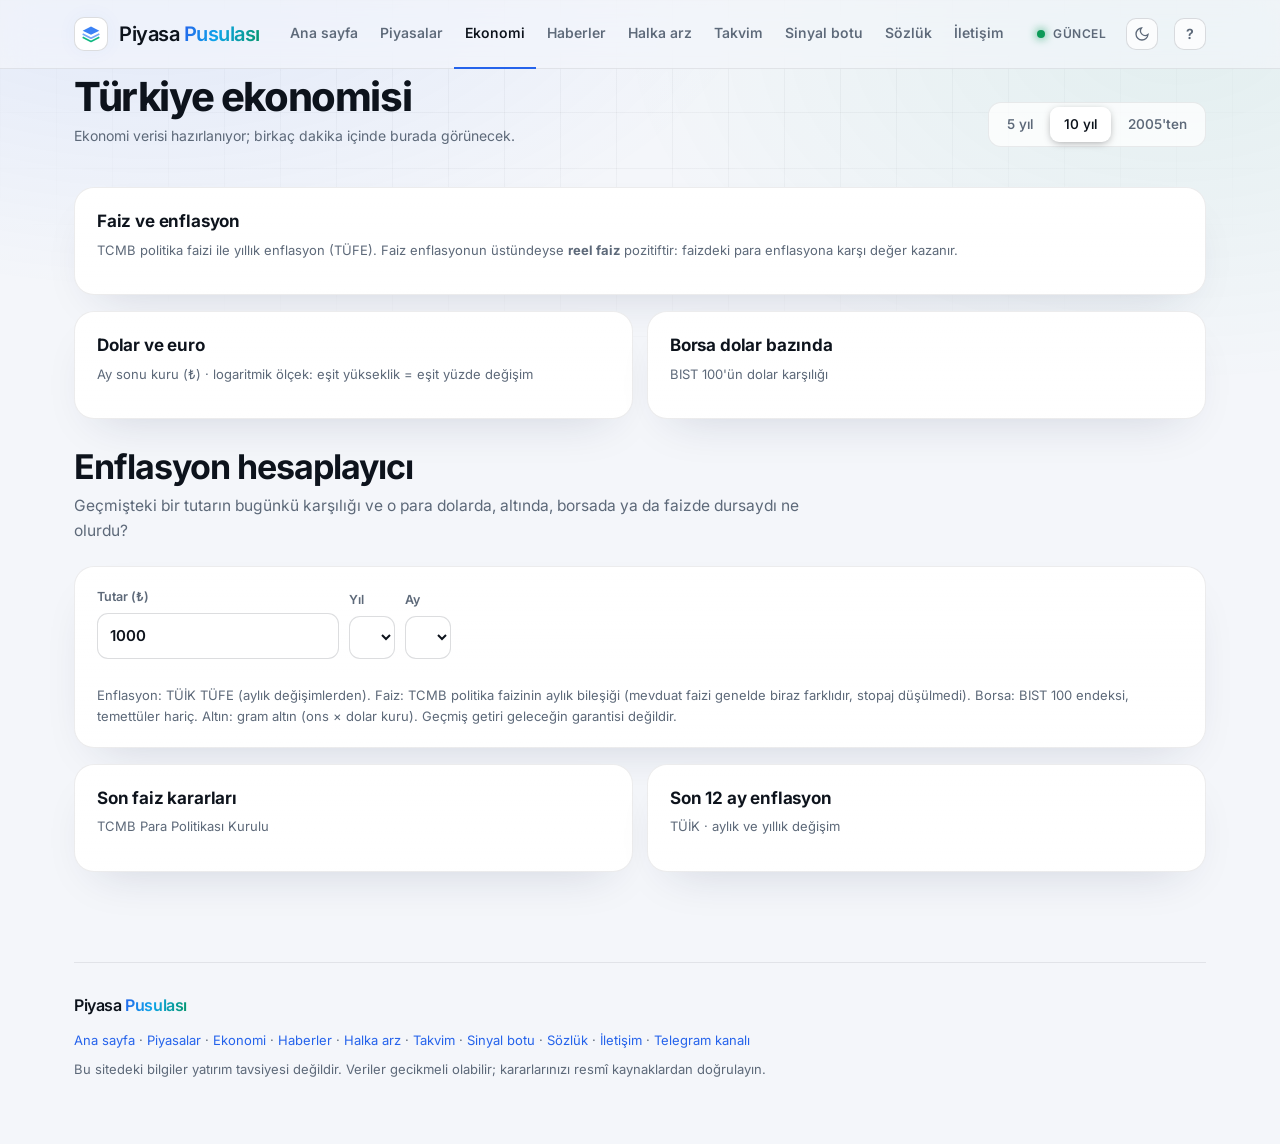
==== commit ed9b0345: "Site: koyu/açık tema düğmesi, kutusuz üst menü, Sözlük ve İletişim üst menüye geri döndü, üstteki Te" ====
--- a/ekonomi.html
+++ b/ekonomi.html
@@ -21,6 +21,7 @@
 <link rel="apple-touch-icon" href="img/apple-touch-icon.png">
 <link rel="preload" href="fonts/inter-latin.woff2" as="font" type="font/woff2" crossorigin>
 <link rel="stylesheet" href="assets/app.css">
+<script>try{var t=localStorage.getItem("tema");if(t)document.documentElement.dataset.theme=t}catch(e){}</script>
 </head>
 <body>
 <nav id="top"></nav>
--- a/assets/app.css
+++ b/assets/app.css
@@ -5,7 +5,7 @@
 @font-face{font-family:"InterV";src:url(../fonts/inter-latin-ext.woff2) format("woff2");font-weight:100 900;font-display:swap;
   unicode-range:U+0100-02AF,U+0304,U+0308,U+0329,U+1E00-1E9F,U+1EF2-1EFF,U+2020,U+20A0-20AB,U+20AD-20C0,U+2113,U+2C60-2C7F,U+A720-A7FF}
 
-/* ---- Renk değişkenleri: koyu tema varsayılan, açık tema sistem tercihine göre ---- */
+/* ---- Renk değişkenleri: koyu tema varsayılan; açık tema cihaz tercihine göre ya da menüdeki düğmeyle (html[data-theme]) ---- */
 :root{
   --bg:#06080b;--bg2:#0b0f14;--surface:rgba(255,255,255,.028);--surface2:rgba(255,255,255,.045);
   --card:#0e1217;--card2:#131820;--ink:#f1f4f8;--ink2:#c9d1db;--muted:#7f8b9a;
@@ -18,7 +18,8 @@
   --glow1:rgba(79,140,255,.16);--glow2:rgba(25,199,154,.11);--grid:rgba(255,255,255,.025);
   color-scheme:dark;
 }
-@media (prefers-color-scheme:light){:root{
+/* Açık tema: cihaz ayarı açıksa (elle koyu seçilmediyse) ya da elle açık seçildiyse */
+@media (prefers-color-scheme:light){:root:not([data-theme="dark"]){
   --bg:#f4f6fa;--bg2:#eceff5;--surface:rgba(255,255,255,.75);--surface2:#fff;
   --card:#fff;--card2:#f7f9fc;--ink:#0d131c;--ink2:#2c3644;--muted:#5d6979;
   --line:rgba(13,19,28,.08);--line2:rgba(13,19,28,.14);--hi:rgba(255,255,255,.9);
@@ -30,6 +31,18 @@
   --glow1:rgba(37,99,235,.10);--glow2:rgba(5,150,105,.07);--grid:rgba(13,19,28,.035);
   color-scheme:light;
 }}
+:root[data-theme="light"]{
+  --bg:#f4f6fa;--bg2:#eceff5;--surface:rgba(255,255,255,.75);--surface2:#fff;
+  --card:#fff;--card2:#f7f9fc;--ink:#0d131c;--ink2:#2c3644;--muted:#5d6979;
+  --line:rgba(13,19,28,.08);--line2:rgba(13,19,28,.14);--hi:rgba(255,255,255,.9);
+  --accent:#2563eb;--accent2:#059669;--grad:linear-gradient(110deg,#2563eb 0%,#0ea5e9 45%,#059669 100%);
+  --al:#0d9a58;--al-bg:#e4f6ed;--sat:#d8334a;--sat-bg:#fdebee;--tut:#b2730f;--tut-bg:#fcf2dd;
+  --strat:#0d9a58;--bench:#2563eb;--cash:#64748b;--uni:#7c3aed;--gold:#b7791f;--usdc:#db2777;--e20:#2563eb;--e50:#ea580c;--e200:#9333ea;
+  --warn-bg:#fffaf0;--warn-line:#f2cf8a;
+  --shadow:0 1px 0 var(--hi) inset,0 20px 50px -24px rgba(20,35,70,.18);
+  --glow1:rgba(37,99,235,.10);--glow2:rgba(5,150,105,.07);--grid:rgba(13,19,28,.035);
+  color-scheme:light;
+}
 *{box-sizing:border-box}
 html{scroll-behavior:smooth;scroll-padding-top:84px}
 body{margin:0;background:var(--bg);color:var(--ink);font:15px/1.6 "InterV",-apple-system,BlinkMacSystemFont,"Segoe UI",Roboto,sans-serif;
@@ -54,10 +67,10 @@
 .brand{display:flex;align-items:center;gap:11px;font-weight:700;font-size:20px;letter-spacing:-.025em;color:var(--ink);margin-right:auto}
 .brand .mark{display:grid;place-items:center;width:34px;height:34px;border-radius:10px;background:var(--surface2);border:1px solid var(--line2);box-shadow:0 0 24px -6px var(--glow1)}
 .brand span{font-weight:600}
-nav .links{display:flex;gap:2px;padding:4px;border:1px solid var(--line);border-radius:12px;background:var(--surface)}
-nav .links a{color:var(--muted);padding:7px 14px;border-radius:8px;font-size:14px;font-weight:550;transition:color .15s,background .15s}
+nav .links{display:flex;gap:0;align-self:stretch}
+nav .links a{display:flex;align-items:center;color:var(--muted);padding:0 11px;font-size:14px;font-weight:560;border-bottom:2px solid transparent;margin-bottom:-1px;transition:color .15s,border-color .15s;white-space:nowrap}
 nav .links a:hover{color:var(--ink)}
-nav .links a.on{color:var(--ink);background:var(--surface2);box-shadow:0 1px 0 var(--hi) inset}
+nav .links a.on{color:var(--ink);border-bottom-color:var(--accent)}
 .live{display:inline-flex;align-items:center;gap:8px;font-size:12px;font-weight:600;color:var(--muted);letter-spacing:.04em;margin-left:14px;white-space:nowrap}
 .dot{position:relative;width:8px;height:8px;border-radius:50%;background:var(--al);box-shadow:0 0 10px var(--al)}
 .dot::after{content:"";position:absolute;inset:-4px;border-radius:50%;border:1.5px solid var(--al);opacity:0;animation:ping 2.4s ease-out infinite}
@@ -68,8 +81,8 @@
 @media(max-width:480px){.live span.t{display:none}}
 .mnav{display:none;gap:6px;overflow-x:auto;padding:0 24px 12px;scrollbar-width:none}
 .mnav::-webkit-scrollbar{display:none}
-.mnav a{flex:none;color:var(--muted);border:1px solid var(--line);border-radius:999px;padding:6px 13px;font-size:13px;font-weight:550;background:var(--surface)}
-.mnav a.on{color:var(--ink);border-color:var(--line2);background:var(--surface2)}
+.mnav a{flex:none;color:var(--muted);padding:6px 10px;font-size:13.5px;font-weight:560;border-bottom:2px solid transparent}
+.mnav a.on{color:var(--ink);border-bottom-color:var(--accent)}
 @media(max-width:1060px){.mnav{display:flex}}
 
 /* ---- Uyarı bandı ---- */
@@ -493,3 +506,7 @@
 .calc-out b{display:block;font-size:19px;font-weight:720;font-variant-numeric:tabular-nums}
 .calc-out span{font-size:12px;color:var(--muted)}
 .calc-out .hl{border-color:color-mix(in srgb,var(--accent) 45%,transparent)}
+
+nav .help.th{margin-left:12px;cursor:pointer;font:inherit}
+nav .help.th svg{display:block}
+nav .help.th + .help{margin-left:8px}
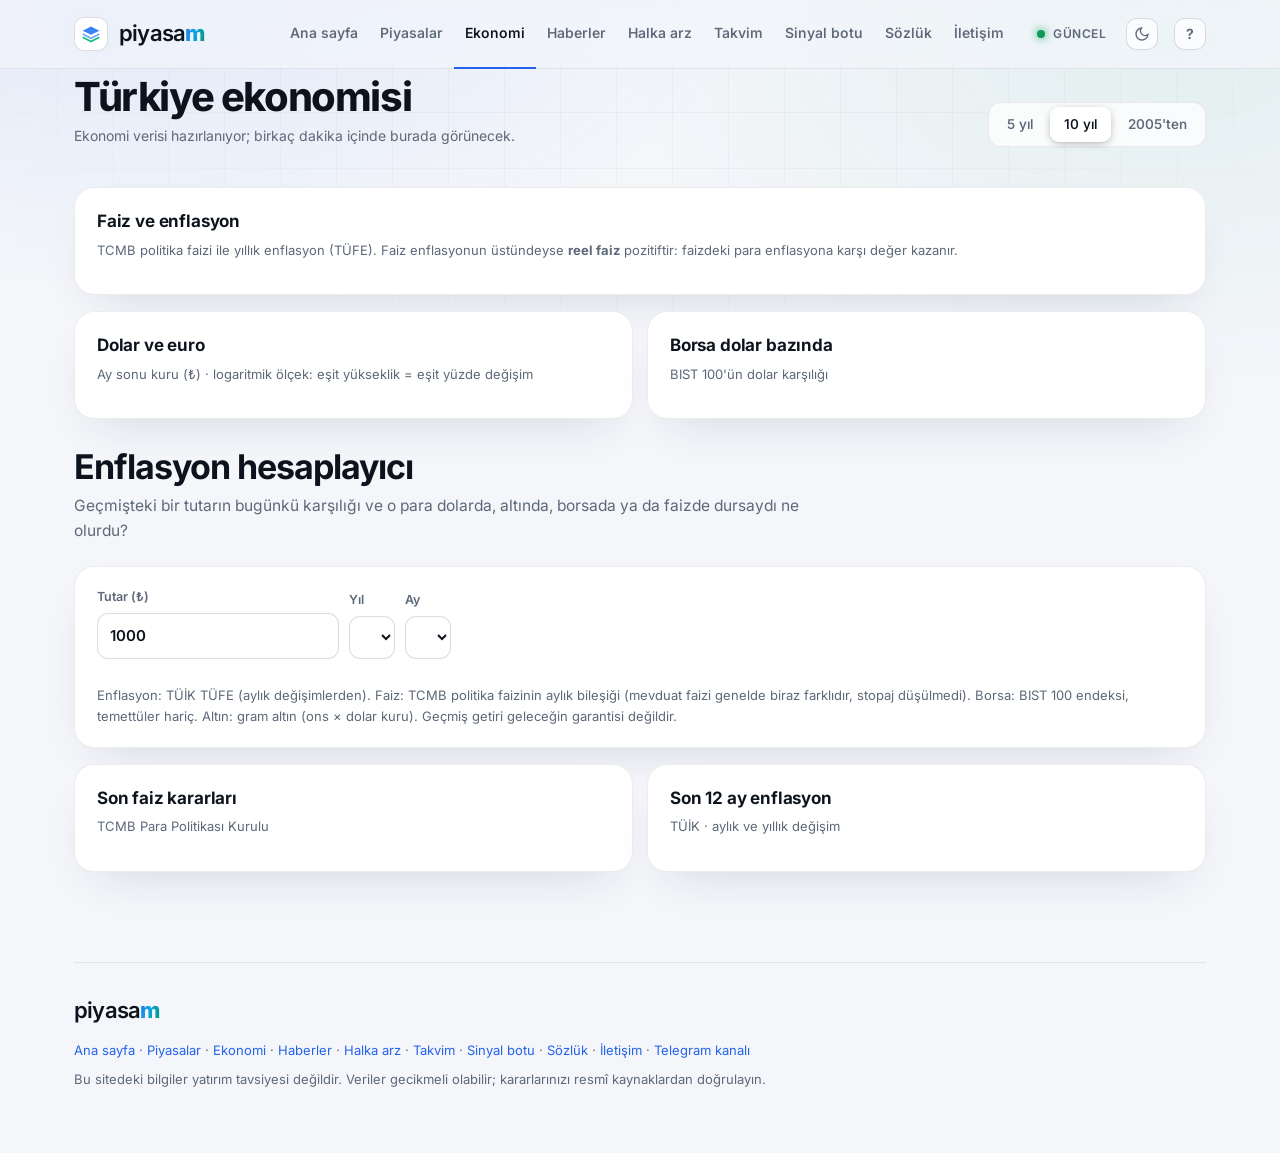
==== commit 0c202af2: "Site adı: piyasam (menü, başlıklar, paylaşım görseli) Co-Authored-By: Claude Opus 5.5 <noreply@anthr" ====
--- a/ekonomi.html
+++ b/ekonomi.html
@@ -3,12 +3,12 @@
 <head>
 <meta charset="utf-8">
 <meta name="viewport" content="width=device-width, initial-scale=1">
-<title>Türkiye ekonomisi · Piyasa Pusulası</title>
+<title>Türkiye ekonomisi · piyasam</title>
 <meta name="description" content="Politika faizi, enflasyon, reel faiz, döviz kurları ve dolar bazında borsa; enflasyon hesaplayıcı.">
 <!-- Paylaşım önizlemesi (WhatsApp, Telegram, X...) -->
 <meta property="og:type" content="website">
-<meta property="og:site_name" content="Piyasa Pusulası">
-<meta property="og:title" content="Türkiye ekonomisi · Piyasa Pusulası">
+<meta property="og:site_name" content="piyasam">
+<meta property="og:title" content="Türkiye ekonomisi · piyasam">
 <meta property="og:description" content="Politika faizi, enflasyon, reel faiz, döviz kurları ve dolar bazında borsa; enflasyon hesaplayıcı.">
 <meta property="og:url" content="https://emrcnkkl.github.io/quant-bot/ekonomi.html">
 <meta property="og:image" content="https://emrcnkkl.github.io/quant-bot/img/og.png">
--- a/assets/app.css
+++ b/assets/app.css
@@ -510,3 +510,4 @@
 nav .help.th{margin-left:12px;cursor:pointer;font:inherit}
 nav .help.th svg{display:block}
 nav .help.th + .help{margin-left:8px}
+.wm{font-weight:760;letter-spacing:-.035em;font-size:22px}.wm .gtext{font-weight:800}
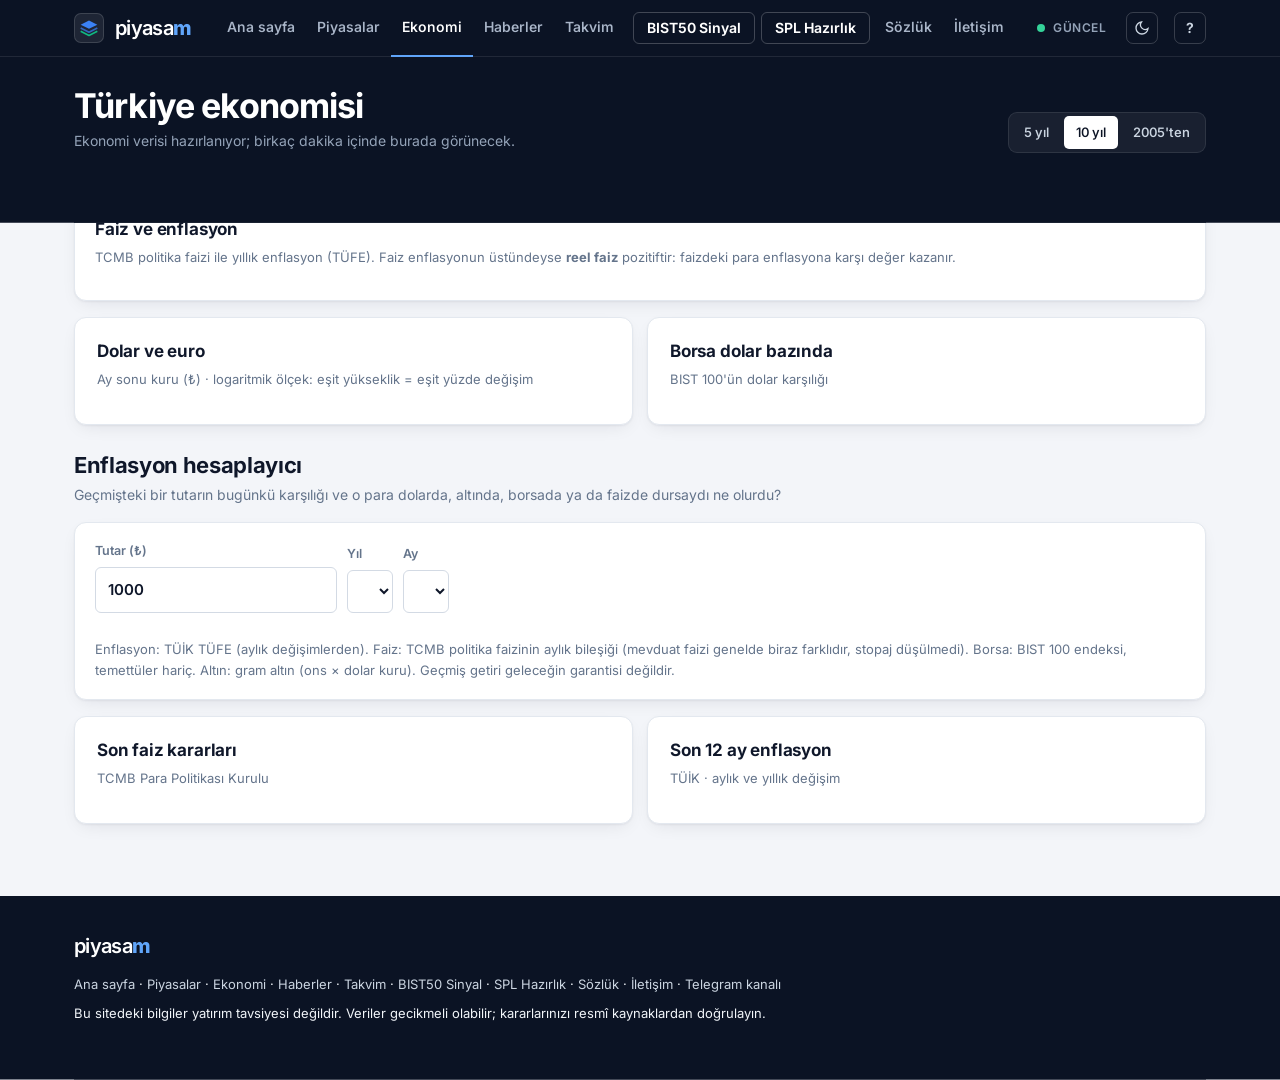
==== commit 00b13ef6: "Tasarım: koyu üst bant + açık içerik (karışık tema); renkli tema kaldırıldı Co-Authored-By: Claude O" ====
--- a/ekonomi.html
+++ b/ekonomi.html
@@ -16,7 +16,7 @@
 <meta property="og:image:height" content="630">
 <meta property="og:locale" content="tr_TR">
 <meta name="twitter:card" content="summary_large_image">
-<meta name="theme-color" content="#06080b">
+<meta name="theme-color" content="#0b1324">
 <link rel="icon" type="image/png" sizes="512x512" href="img/icon-512.png">
 <link rel="apple-touch-icon" href="img/apple-touch-icon.png">
 <link rel="preload" href="fonts/inter-latin.woff2" as="font" type="font/woff2" crossorigin>
@@ -27,9 +27,9 @@
 <nav id="top"></nav>
 
 <main class="wrap">
-  <div class="ph"><div><h1>Türkiye ekonomisi</h1><div class="sub" id="asof">Yükleniyor…</div></div>
+  <div class="ph band ov"><div><h1>Türkiye ekonomisi</h1><div class="sub" id="asof">Yükleniyor…</div></div>
     <div class="seg" id="rng"><button data-y="5">5 yıl</button><button data-y="10" class="on">10 yıl</button><button data-y="0">2005'ten</button></div></div>
-  <div class="eco-cards" id="ecocards"></div>
+  <div class="eco-cards lift" id="ecocards"></div>
 
   <div class="card chartcard"><h3 class="t">Faiz ve enflasyon</h3><p class="st">TCMB politika faizi ile yıllık enflasyon (TÜFE). Faiz enflasyonun üstündeyse <b>reel faiz</b> pozitiftir: faizdeki para enflasyona karşı değer kazanır.</p><div id="lg1"></div><div id="ch1"></div></div>
   <div class="two" style="margin-top:0">
--- a/assets/app.css
+++ b/assets/app.css
@@ -77,13 +77,13 @@
 @keyframes ping{0%{transform:scale(.5);opacity:.8}100%{transform:scale(1.6);opacity:0}}
 nav .help{display:grid;place-items:center;width:32px;height:32px;border:1px solid var(--line2);border-radius:10px;color:var(--muted);font-weight:650;font-size:14px;margin-left:10px;background:var(--surface)}
 nav .help:hover{color:var(--ink)}
-@media(max-width:1060px){nav .links{display:none}}
+@media(max-width:1120px){nav .links{display:none}}
 @media(max-width:480px){.live span.t{display:none}}
 .mnav{display:none;gap:6px;overflow-x:auto;padding:0 24px 12px;scrollbar-width:none}
 .mnav::-webkit-scrollbar{display:none}
 .mnav a{flex:none;color:var(--muted);padding:6px 10px;font-size:13.5px;font-weight:560;border-bottom:2px solid transparent}
 .mnav a.on{color:var(--ink);border-bottom-color:var(--accent)}
-@media(max-width:1060px){.mnav{display:flex}}
+@media(max-width:1120px){.mnav{display:flex}}
 
 /* ---- Uyarı bandı ---- */
 .warn{display:flex;gap:12px;align-items:flex-start;background:var(--warn-bg);border:1px solid var(--warn-line);border-radius:14px;padding:13px 18px;margin:30px 0 34px;color:var(--ink2);font-size:13.5px}
@@ -389,7 +389,7 @@
 .subnav::-webkit-scrollbar{display:none}
 .subnav a{flex:none;color:var(--muted);border:1px solid var(--line);border-radius:999px;padding:7px 15px;font-size:13.5px;font-weight:600;background:var(--surface)}
 .subnav a.on{color:var(--ink);border-color:var(--line2);background:var(--surface2)}
-@media(max-width:1060px){.subnav{top:112px}}
+@media(max-width:1120px){.subnav{top:112px}}
 
 /* ---- Panel ---- */
 .ph{display:flex;align-items:flex-end;justify-content:space-between;gap:16px;flex-wrap:wrap;margin:6px 0 18px}
@@ -511,3 +511,225 @@
 nav .help.th svg{display:block}
 nav .help.th + .help{margin-left:8px}
 .wm{font-weight:760;letter-spacing:-.035em;font-size:22px}.wm .gtext{font-weight:800}
+/* Öne çıkan sekme (BIST50 Sinyal): çerçeveli */
+nav .links a.hl{align-self:center;height:34px;margin:0 4px 0 8px;padding:0 13px;border:1px solid color-mix(in srgb,var(--accent) 55%,transparent);border-radius:10px;color:var(--ink);background:color-mix(in srgb,var(--accent) 9%,transparent);font-weight:640}
+nav .links a.hl + a.hl{margin-left:2px}
+nav .help{flex:none}
+@media(max-width:1240px){nav .links a{padding:0 9px}}
+nav .links a.hl:hover{background:color-mix(in srgb,var(--accent) 16%,transparent)}
+nav .links a.hl.on{border-color:var(--accent);background:color-mix(in srgb,var(--accent) 20%,transparent);border-bottom-width:1px}
+.mnav a.hl{border:1px solid color-mix(in srgb,var(--accent) 55%,transparent);border-radius:9px;color:var(--ink);background:color-mix(in srgb,var(--accent) 9%,transparent);font-weight:640}
+.mnav a.hl.on{border-color:var(--accent);background:color-mix(in srgb,var(--accent) 20%,transparent)}
+/* GÜÇLÜ AL etiketi */
+.badge.strong{background:linear-gradient(135deg,color-mix(in srgb,var(--al) 26%,transparent),color-mix(in srgb,var(--accent) 22%,transparent));border-color:color-mix(in srgb,var(--al) 70%,transparent);color:var(--al);box-shadow:0 0 14px -4px var(--al);white-space:nowrap}
+.badge.strong::before{content:"★";width:auto;height:auto;background:none;font-size:11px}
+@media(max-width:520px){.badge.strong .lg{display:none}}
+
+/* =========================================================================================
+   TASARIM 2 — "Profesyonel terminal" (17 Kasım 2026): düz yüzeyler, 1px çizgiler, küçük köşeler,
+   tek vurgu rengi; parlama, renk geçişi, arka plan ışığı/ızgarası ve hareketli süsler yok.
+   Bu katman yukarıdaki kuralların üzerine yazar.
+   ========================================================================================= */
+:root{
+  --bg:#0c0f13;--bg2:#10141a;--surface:#12161c;--surface2:#181d24;--card:#12161c;--card2:#181d24;
+  --ink:#e6e9ed;--ink2:#b6bdc6;--muted:#7d8793;--line:#222831;--line2:#2e3641;--hi:transparent;
+  --accent:#4a86ff;--accent2:#4a86ff;--grad:linear-gradient(var(--accent),var(--accent));
+  --al:#26b37f;--al-bg:rgba(38,179,127,.12);--sat:#ef5361;--sat-bg:rgba(239,83,97,.12);--tut:#d6a23c;--tut-bg:rgba(214,162,60,.12);
+  --warn-bg:rgba(214,162,60,.06);--warn-line:rgba(214,162,60,.28);
+  --shadow:none;--glow1:transparent;--glow2:transparent;--grid:transparent;
+}
+@media (prefers-color-scheme:light){:root:not([data-theme="dark"]){
+  --bg:#f4f5f7;--bg2:#eceef1;--surface:#ffffff;--surface2:#f7f8fa;--card:#ffffff;--card2:#f7f8fa;
+  --ink:#14181d;--ink2:#3b434e;--muted:#69727e;--line:#e2e5e9;--line2:#d2d7dd;--hi:transparent;
+  --accent:#1f5bd8;--accent2:#1f5bd8;--grad:linear-gradient(var(--accent),var(--accent));
+  --al:#0e875c;--al-bg:#e5f3ec;--sat:#c62f3d;--sat-bg:#fbe8ea;--tut:#a26a0e;--tut-bg:#faf0dd;
+  --warn-bg:#fdf8ee;--warn-line:#ecd9b0;--shadow:none;--glow1:transparent;--glow2:transparent;--grid:transparent;
+}}
+:root[data-theme="light"]{
+  --bg:#f4f5f7;--bg2:#eceef1;--surface:#ffffff;--surface2:#f7f8fa;--card:#ffffff;--card2:#f7f8fa;
+  --ink:#14181d;--ink2:#3b434e;--muted:#69727e;--line:#e2e5e9;--line2:#d2d7dd;--hi:transparent;
+  --accent:#1f5bd8;--accent2:#1f5bd8;--grad:linear-gradient(var(--accent),var(--accent));
+  --al:#0e875c;--al-bg:#e5f3ec;--sat:#c62f3d;--sat-bg:#fbe8ea;--tut:#a26a0e;--tut-bg:#faf0dd;
+  --warn-bg:#fdf8ee;--warn-line:#ecd9b0;--shadow:none;--glow1:transparent;--glow2:transparent;--grid:transparent;
+}
+body{font-size:14.5px}
+body::before,body::after{display:none}
+html{scroll-padding-top:72px}
+.gtext{background:none;-webkit-background-clip:border-box;background-clip:border-box;color:var(--accent)}
+/* Menü */
+nav{background:var(--bg);backdrop-filter:none;-webkit-backdrop-filter:none}
+nav .wrap{height:56px}
+.brand .mark{box-shadow:none;border-radius:7px;width:30px;height:30px}
+.wm{font-size:20px}
+.dot{box-shadow:none}.dot::after{display:none}
+nav .help{border-radius:7px;background:transparent}
+nav .links a.hl{border-radius:6px;background:transparent;border-color:var(--line2);height:32px}
+nav .links a.hl:hover{background:var(--surface2)}
+nav .links a.hl.on{border-color:var(--accent);background:color-mix(in srgb,var(--accent) 10%,transparent)}
+.mnav a.hl{border-radius:6px;background:transparent;border-color:var(--line2)}
+.subnav{top:56px;background:var(--bg);backdrop-filter:none;-webkit-backdrop-filter:none;border-bottom:1px solid var(--line);padding:8px 0}
+.subnav a{border-radius:6px;background:transparent;border-color:transparent;padding:6px 12px}
+.subnav a.on{background:var(--surface2);border-color:var(--line2)}
+@media(max-width:1120px){.subnav{top:100px}}
+/* Yüzeyler */
+.card,.tile,.stat,.step,.tbl,.faq details,details.more>summary{background:var(--card);box-shadow:none;border-color:var(--line)}
+.card{border-radius:8px;padding:18px 20px}
+.hero{border-radius:8px;padding:30px 28px 26px}
+.hero::before,.hero::after{display:none}
+.tile{border-radius:8px;padding:16px 18px}
+.tile::after{display:none}
+.tile:hover,.mk:hover{transform:none}
+.tile .v{font-size:34px;font-weight:700}
+.step{border-radius:8px}
+.step .n{background:var(--accent);box-shadow:none;border-radius:6px;width:28px;height:28px;font-size:13px}
+.faq details{border-radius:6px}
+.chip{border-radius:6px;padding:7px 12px}
+.chip i{box-shadow:none}
+.tabs,.seg{border-radius:7px;padding:3px}
+.tabs button,.seg button{border-radius:5px;padding:6px 12px;font-size:13px}
+input[type=search]{border-radius:7px}
+.warn{border-radius:6px;padding:10px 14px;margin:18px 0}
+.filt{border-radius:6px}
+/* Başlıklar ve bölümler */
+.kicker{display:none}
+h2{font-size:22px;font-weight:680;letter-spacing:-.015em;margin:0 0 6px}
+h3.sm{font-size:16px;font-weight:650}
+.lead{font-size:14px;margin-bottom:16px}
+.ph h1{font-size:26px;font-weight:700;letter-spacing:-.02em}
+section{padding-top:28px}
+/* Tablolar: sıkı ve hizalı */
+.tbl{border-radius:8px}
+th,td{padding:9px 12px}
+th{font-size:10.5px;letter-spacing:.07em;background:var(--surface2)}
+tbody tr.row:hover,.mtbl tr.mrow:hover{background:var(--surface2)}
+.mini td{padding:6px 4px}
+/* Etiketler */
+.badge{border-radius:4px;min-width:42px;padding:2px 8px;font-size:11px;letter-spacing:.05em}
+.badge::before{display:none}
+.badge.strong{background:var(--al-bg);border-color:color-mix(in srgb,var(--al) 60%,transparent);box-shadow:none;color:var(--al)}
+.badge.strong::before{display:inline;content:"★";font-size:10px}
+.tv{border-radius:4px}
+/* Panel parçaları */
+.mk{border-radius:8px;padding:16px 18px 10px}
+.mk .v{font-size:24px;font-weight:700}
+.strip a{border-radius:6px;padding:7px 11px}
+.kv div,.calc-out div,.cal-it,.nw li .mt span,.cal-it .tks a,.cal-it .tks span{border-radius:6px}
+.ipo-cards .card,.eco-cards .card,.cal-top .card,.chartcard,.detail{border-radius:8px}
+.ipo-cards .bg,.eco-cards .bg,.cal-top .bg{font-size:24px}
+.tip{border-radius:5px}
+.tgcard .ic{background:#229ed9;box-shadow:none;border-radius:8px}
+.btn-tg{background:#229ed9;box-shadow:none;border-radius:6px}
+.btn-tg:hover,.contact button:hover{transform:none;filter:brightness(1.08)}
+.contact{border-radius:8px}
+.contact button{background:var(--accent);box-shadow:none;border-radius:6px}
+.contact input,.contact select,.contact textarea,.calc input,.calc select{border-radius:6px}
+.gl .term{border-radius:8px}
+/* Hareket: yalnızca kısa bir belirme */
+.rv{transform:none;transition:opacity .3s ease}
+/* Sade sayılar ve simgeler */
+.big{font-size:clamp(40px,6vw,60px);font-weight:700;letter-spacing:-.03em;background:none;-webkit-background-clip:border-box;background-clip:border-box;color:var(--ink);-webkit-text-fill-color:currentColor}
+.delta{border-radius:6px;font-size:16px;padding:3px 10px}
+.tag{border-radius:6px}
+.av{border-radius:6px;background:color-mix(in srgb,hsl(var(--h) 45% 50%) 16%,var(--card));color:hsl(var(--h) 45% 62%);box-shadow:none;border:1px solid color-mix(in srgb,hsl(var(--h) 45% 50%) 30%,transparent);font-weight:700}
+:root[data-theme="light"] .av{color:hsl(var(--h) 50% 36%)}
+@media (prefers-color-scheme:light){:root:not([data-theme="dark"]) .av{color:hsl(var(--h) 50% 36%)}}
+.bar{height:5px;border-radius:2px}
+.bar i{border-radius:2px;box-shadow:none}
+/* "?" açıklama düğmesi ve kutusu */
+.qm{display:inline-grid;place-items:center;width:18px;height:18px;margin-left:8px;border-radius:50%;border:1px solid var(--line2);background:transparent;color:var(--muted);font:600 11px/1 "InterV",sans-serif;cursor:pointer;vertical-align:middle;padding:0;flex:none}
+.qm:hover{color:var(--ink);border-color:var(--muted)}
+h3.t .qm{margin-right:auto}
+.qbody{position:fixed;z-index:60;max-height:60vh;overflow:auto;background:var(--card);border:1px solid var(--line2);border-radius:8px;padding:12px 14px;box-shadow:0 12px 32px -12px rgba(0,0,0,.45);font-size:13px;line-height:1.55;color:var(--ink2);font-weight:400;letter-spacing:0;text-transform:none}
+.qbody p,.qbody .lead,.qbody .st{margin:0 0 8px;font-size:13px;color:var(--ink2);max-width:none}
+.qbody > :last-child{margin-bottom:0}
+.qbody .legend-sig{display:grid;gap:6px;margin:0}
+
+/* =========================================================================================
+   TASARIM 4 — karışık tema (17 Kasım 2026): koyu lacivert üst bant (menü + sayfa başlığı + alt bilgi), açık içerik
+   (beyaz kartlar, yumuşak gölge). Varsayılan budur; menüdeki düğme yalnızca içerik alanını koyuya çevirir.
+   Bant öğeleri: .band (tam genişlik), son bant öğesi .ov ise altındaki .lift kartları banda biner.
+   ========================================================================================= */
+:root:not([data-theme="dark"]){
+  --bg:#f3f5f9;--bg2:#e9edf3;--surface:#ffffff;--surface2:#f6f8fb;--card:#ffffff;--card2:#f6f8fb;
+  --ink:#0f172a;--ink2:#334155;--muted:#64748b;--line:#e3e8ef;--line2:#d3dae4;--hi:transparent;
+  --accent:#2563eb;--accent2:#2563eb;--grad:linear-gradient(var(--accent),var(--accent));
+  --al:#059669;--al-bg:#e3f5ee;--sat:#dc2626;--sat-bg:#fdecec;--tut:#b45309;--tut-bg:#fdf3e1;
+  --strat:#059669;--bench:#2563eb;--cash:#64748b;--uni:#7c3aed;--gold:#c08a12;--usdc:#db2777;--e20:#2563eb;--e50:#ea580c;--e200:#9333ea;
+  --warn-bg:#fffaf0;--warn-line:#f1d9a6;
+  --shadow:0 1px 2px rgba(15,23,42,.05),0 6px 18px -6px rgba(15,23,42,.10);
+  color-scheme:light;
+}
+:root[data-theme="dark"]{
+  --bg:#0b111c;--bg2:#0f1624;--surface:#111a29;--surface2:#162133;--card:#111a29;--card2:#162133;
+  --ink:#e8edf5;--ink2:#b5c0d0;--muted:#8090a6;--line:#1e2a3c;--line2:#2a3850;
+  --accent:#5b9bff;--accent2:#5b9bff;
+  --shadow:0 1px 2px rgba(0,0,0,.3),0 8px 24px -8px rgba(0,0,0,.5);
+}
+/* Koyu bant değişkenleri (iki modda da aynı) */
+nav#top,.band,footer{
+  --bg:#0b1324;--ink:#f1f5f9;--ink2:#cbd5e1;--muted:#94a3b8;--line:rgba(255,255,255,.09);--line2:rgba(255,255,255,.18);
+  --surface:rgba(255,255,255,.05);--surface2:rgba(255,255,255,.10);--card:rgba(255,255,255,.05);
+  --al:#34d399;--sat:#f87171;--tut:#fbbf24;--accent:#60a5fa;color-scheme:dark;color:var(--ink);
+}
+:root[data-theme="dark"] nav#top,:root[data-theme="dark"] .band,:root[data-theme="dark"] footer{--bg:#060a12}
+nav#top{background:var(--bg);border-bottom:1px solid var(--line)}
+.band,footer{background:var(--bg);box-shadow:0 0 0 100vmax var(--bg);clip-path:inset(0 -100vmax)}
+.band + .band{clip-path:inset(-2px -100vmax 0)}
+/* Sayfa başlığı bandı */
+.ph.band{margin:0;padding:30px 0 26px}
+.ph.band h1{font-size:clamp(26px,3.4vw,34px);font-weight:720;letter-spacing:-.025em;color:#fff}
+.ph.band .sub{color:var(--muted)}
+.band.ov{padding-bottom:70px}
+.lift{position:relative;z-index:1;margin-top:-48px!important}
+.ph.ov + section,.ph.band + section{padding-top:0}
+.ph.ov + section{padding-top:0}
+/* Bant içindeki şerit (ana sayfa) */
+.strip.band{margin:0;padding-top:2px}
+.strip.band a{background:rgba(255,255,255,.06);border:1px solid var(--line);border-radius:8px}
+.strip.band a:hover{background:rgba(255,255,255,.11)}
+/* Menü */
+nav .links a{color:#aab6c9}
+nav .links a:hover{color:#fff}
+nav .links a.on{color:#fff;border-bottom-color:var(--accent)}
+nav .links a.hl{border:1px solid rgba(255,255,255,.22);color:#fff;background:transparent}
+nav .links a.hl:hover{background:rgba(255,255,255,.08)}
+nav .links a.hl.on{border-color:var(--accent);background:rgba(96,165,250,.16)}
+.mnav a{color:#aab6c9}.mnav a.on{color:#fff}
+.mnav a.hl{border-color:rgba(255,255,255,.22);color:#fff;background:transparent}
+.brand,.wm{color:#fff}
+.brand .mark{background:rgba(255,255,255,.08);border-color:rgba(255,255,255,.14)}
+nav .help{color:#cbd5e1;border-color:rgba(255,255,255,.18)}
+nav .help:hover{color:#fff;background:rgba(255,255,255,.08)}
+/* Sinyal sayfası alt menüsü: bandın devamı, yapışkan */
+.subnav.band{margin:0;padding:0 0 12px;border-bottom:0;background:var(--bg)}
+.subnav.band a{color:#aab6c9;border:1px solid transparent;border-radius:999px;padding:6px 14px}
+.subnav.band a:hover{color:#fff}
+.subnav.band a.on{color:#0b1324;background:#fff;border-color:#fff}
+.subnav.band + *{margin-top:22px}
+/* İçerik: beyaz kartlar, yumuşak gölge, ferah köşeler */
+.card,.tile,.stat,.step,.tbl,.mk,.faq details,details.more>summary,.chartcard,.detail{background:var(--card);border:1px solid var(--line);box-shadow:var(--shadow)}
+.card,.tbl,.mk,.tile,.hero,.chartcard,.detail,.ipo-cards .card,.eco-cards .card,.cal-top .card{border-radius:12px}
+.mk{padding:16px 18px 10px}
+.mk:hover{border-color:var(--line2)}
+th{background:var(--surface2);color:var(--muted)}
+.tabs,.seg{background:var(--surface);border:1px solid var(--line);border-radius:9px}
+.tabs button.on,.seg button.on{background:var(--accent);color:#fff;box-shadow:none}
+.band .seg{background:rgba(255,255,255,.06)}
+.band .seg button{color:#cbd5e1}
+.band .seg button.on{background:#fff;color:#0b1324}
+.qm{border-color:var(--line2);color:var(--muted)}
+.qm:hover{border-color:var(--accent);color:var(--accent)}
+.band .qm{border-color:rgba(255,255,255,.3);color:#cbd5e1}
+.warn{border-radius:10px}
+.badge{border-radius:6px}
+input[type=search]{background-color:var(--card);border:1px solid var(--line);border-radius:9px}
+.av{border-radius:8px}
+/* Alt bilgi koyu */
+footer{margin-top:72px;border-top:0;padding:34px 0 48px}
+footer a{color:#cbd5e1}footer a:hover{color:#fff}
+footer .fb .wm{color:#fff}
+/* Hafif belirme */
+.rv{transform:translateY(6px);transition:opacity .35s ease,transform .35s ease}
+.rv.in{transform:none}
+@media(max-width:1120px){.subnav.band{top:100px}}
+@media(max-width:600px){.ph.band{padding:22px 0 20px}.band.ov{padding-bottom:58px}.lift{margin-top:-40px!important}}
